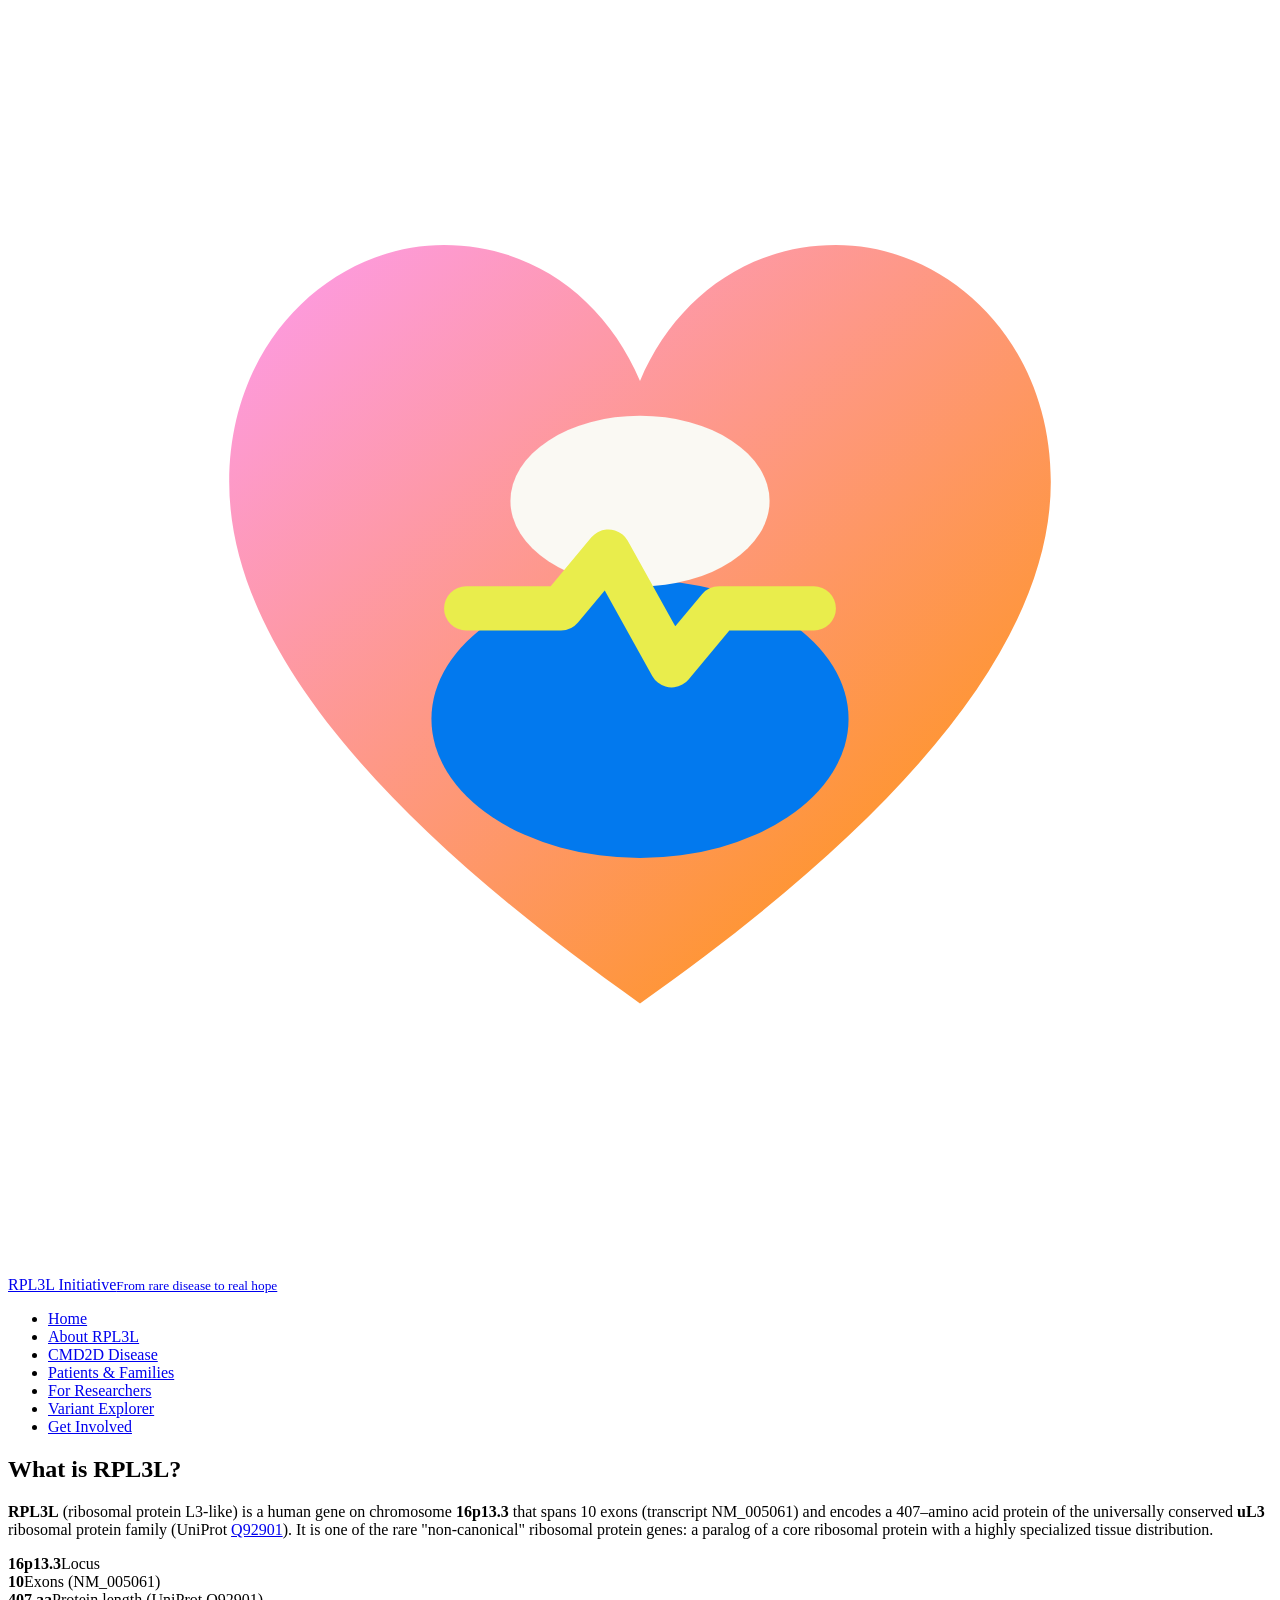
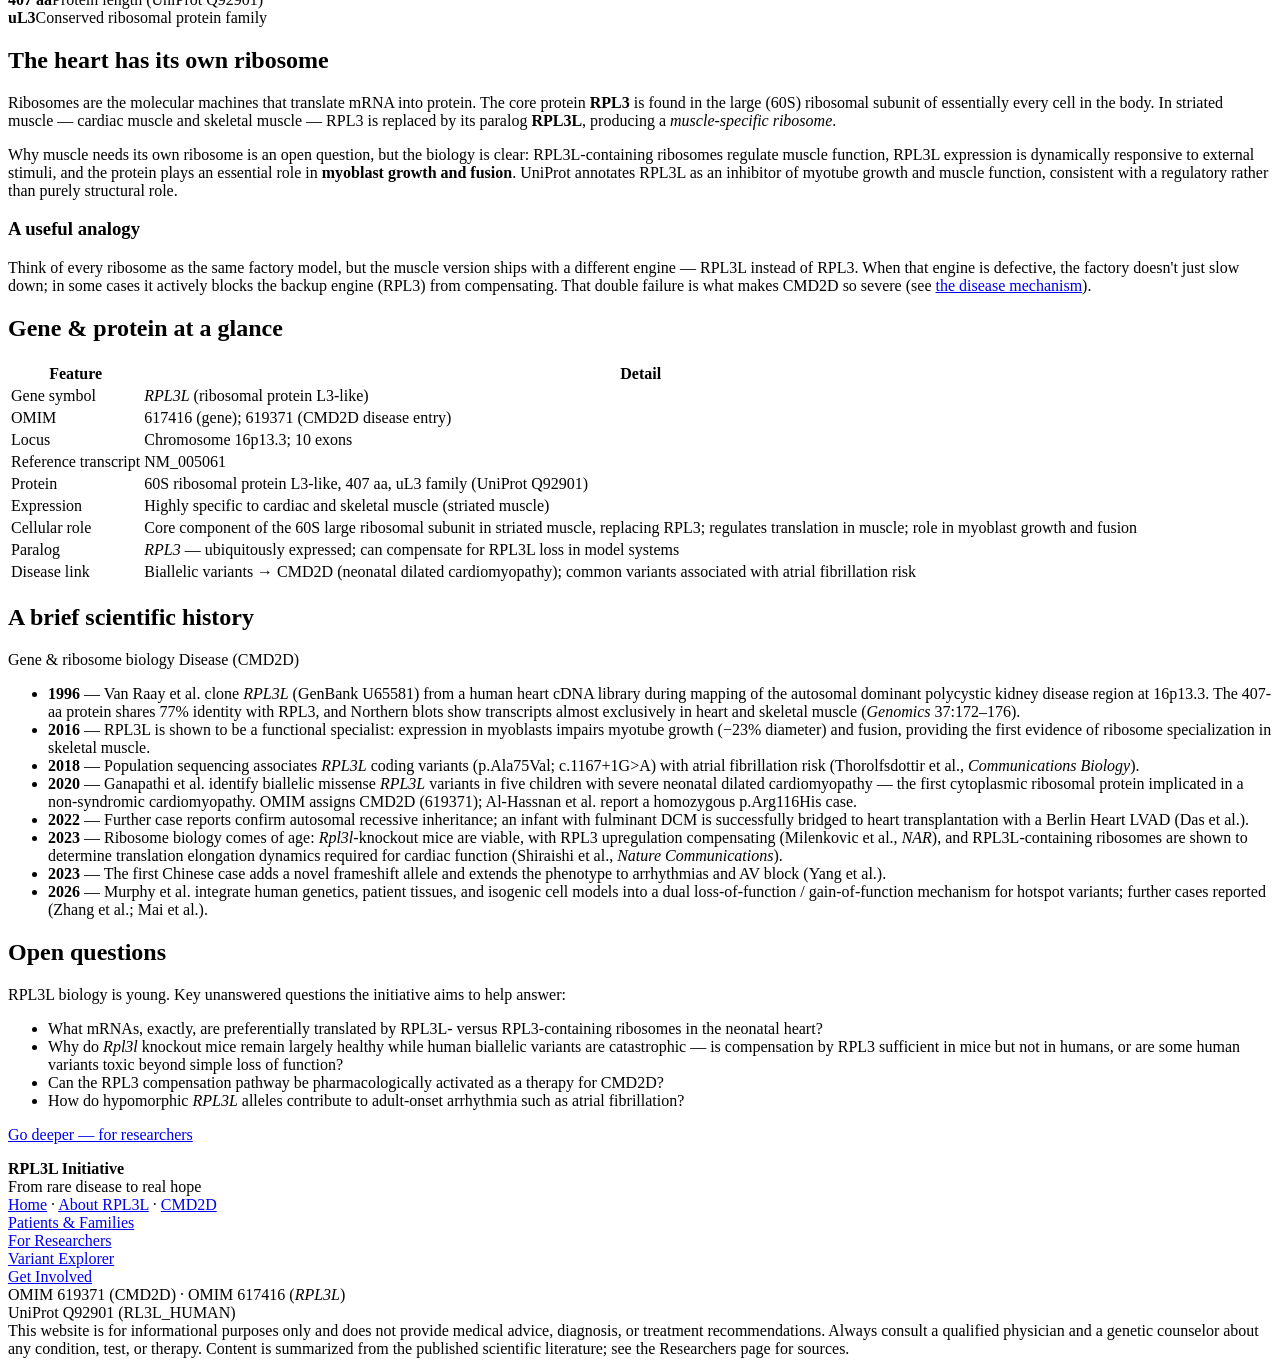
==== about.html @ 63236ec6 "Add files via upload" ====
<!DOCTYPE html>
<html lang="en">
<head>
<meta charset="utf-8">
<meta name="viewport" content="width=device-width, initial-scale=1">
<title>About RPL3L — RPL3L Initiative</title>
<meta name="description" content="RPL3L: the muscle-specific ribosomal protein. Gene, protein, function, and why the heart has its own ribosome.">
<link rel="stylesheet" href="assets/styles.css">
<link rel="icon" type="image/svg+xml" href="assets/logo.svg">
</head>
<body>

<header class="site">
  <div class="navwrap">
    <a class="brand" href="index.html">
      <svg class="mark" viewBox="0 0 40 40" aria-hidden="true" focusable="false">
        <defs>
          <linearGradient id="heartGrad" x1="0" y1="0" x2="1" y2="1">
            <stop offset="0" stop-color="#FD9BED"/>
            <stop offset="1" stop-color="#FF9400"/>
          </linearGradient>
        </defs>
        <path d="M20 31.5 C 11.5 25.5, 7 20, 7 15 C 7 10.5, 10.3 7.5, 13.8 7.5 C 16.6 7.5, 18.9 9.2, 20 11.8 C 21.1 9.2, 23.4 7.5, 26.2 7.5 C 29.7 7.5, 33 10.5, 33 15 C 33 20, 28.5 25.5, 20 31.5 Z" fill="url(#heartGrad)"/>
        <ellipse cx="20" cy="22.5" rx="6.6" ry="4.4" fill="#0279EE"/>
        <ellipse cx="20" cy="15.6" rx="4.1" ry="2.7" fill="#FAF9F3"/>
        <path d="M14.5 19 L17.5 19 L19 17.2 L21 20.8 L22.5 19 L25.5 19" fill="none" stroke="#E9ED4C" stroke-width="1.4" stroke-linecap="round" stroke-linejoin="round"/>
      </svg>
      <span class="name">RPL3L Initiative<small>From rare disease to real hope</small></span>
    </a>
    <nav class="main" aria-label="Main navigation">
      <ul>
        <li><a href="index.html">Home</a></li>
        <li><a href="about.html" class="active">About RPL3L</a></li>
        <li><a href="cmd2d.html">CMD2D Disease</a></li>
        <li><a href="patients.html">Patients &amp; Families</a></li>
        <li><a href="research.html">For Researchers</a></li>
        <li><a href="explorer.html">Variant Explorer</a></li>
        <li><a href="support.html">Get Involved</a></li>
      </ul>
    </nav>
  </div>
</header>

<main>
  <section>
    <h2>What is RPL3L?</h2>
    <p>
      <strong>RPL3L</strong> (ribosomal protein L3-like) is a human gene on chromosome <strong>16p13.3</strong>
      that spans 10 exons (transcript NM_005061) and encodes a 407–amino acid protein of the universally
      conserved <strong>uL3</strong> ribosomal protein family (UniProt <a href="https://rest.uniprot.org/uniprotkb/Q92901" target="_blank" rel="noopener">Q92901</a>).
      It is one of the rare "non-canonical" ribosomal protein genes: a paralog of a core ribosomal protein
      with a highly specialized tissue distribution.
    </p>
    <div class="facts">
      <div class="fact"><b>16p13.3</b><span>Locus</span></div>
      <div class="fact"><b>10</b><span>Exons (NM_005061)</span></div>
      <div class="fact"><b>407 aa</b><span>Protein length (UniProt Q92901)</span></div>
      <div class="fact"><b>uL3</b><span>Conserved ribosomal protein family</span></div>
    </div>
  </section>

  <section>
    <h2>The heart has its own ribosome</h2>
    <p>
      Ribosomes are the molecular machines that translate mRNA into protein. The core protein
      <strong>RPL3</strong> is found in the large (60S) ribosomal subunit of essentially every cell in the body.
      In striated muscle — cardiac muscle and skeletal muscle — RPL3 is replaced by its paralog
      <strong>RPL3L</strong>, producing a <em>muscle-specific ribosome</em>.
    </p>
    <p>
      Why muscle needs its own ribosome is an open question, but the biology is clear: RPL3L-containing
      ribosomes regulate muscle function, RPL3L expression is dynamically responsive to external stimuli,
      and the protein plays an essential role in <strong>myoblast growth and fusion</strong>. UniProt annotates
      RPL3L as an inhibitor of myotube growth and muscle function, consistent with a regulatory rather than
      purely structural role.
    </p>
    <div class="callout blue">
      <h3>A useful analogy</h3>
      <p>
        Think of every ribosome as the same factory model, but the muscle version ships with a different
        engine — RPL3L instead of RPL3. When that engine is defective, the factory doesn't just slow down;
        in some cases it actively blocks the backup engine (RPL3) from compensating. That double failure is
        what makes CMD2D so severe (see <a href="cmd2d.html#mechanism">the disease mechanism</a>).
      </p>
    </div>
  </section>

  <section>
    <h2>Gene &amp; protein at a glance</h2>
    <div class="table-scroll">
      <table class="data">
        <tr><th>Feature</th><th>Detail</th></tr>
        <tr><td>Gene symbol</td><td><em>RPL3L</em> (ribosomal protein L3-like)</td></tr>
        <tr><td>OMIM</td><td>617416 (gene); 619371 (CMD2D disease entry)</td></tr>
        <tr><td>Locus</td><td>Chromosome 16p13.3; 10 exons</td></tr>
        <tr><td>Reference transcript</td><td>NM_005061</td></tr>
        <tr><td>Protein</td><td>60S ribosomal protein L3-like, 407 aa, uL3 family (UniProt Q92901)</td></tr>
        <tr><td>Expression</td><td>Highly specific to cardiac and skeletal muscle (striated muscle)</td></tr>
        <tr><td>Cellular role</td><td>Core component of the 60S large ribosomal subunit in striated muscle, replacing RPL3; regulates translation in muscle; role in myoblast growth and fusion</td></tr>
        <tr><td>Paralog</td><td><em>RPL3</em> — ubiquitously expressed; can compensate for RPL3L loss in model systems</td></tr>
        <tr><td>Disease link</td><td>Biallelic variants → CMD2D (neonatal dilated cardiomyopathy); common variants associated with atrial fibrillation risk</td></tr>
      </table>
    </div>
  </section>

  <section>
    <h2>A brief scientific history</h2>
    <p class="timeline-legend">
      <span class="dot gene"></span>Gene &amp; ribosome biology
      <span class="dot dis"></span>Disease (CMD2D)
    </p>
    <ul class="timeline">
      <li><b class="year">1996</b> — Van Raay et&nbsp;al. clone <em>RPL3L</em> (GenBank U65581) from a human heart cDNA library during mapping of the autosomal dominant polycystic kidney disease region at 16p13.3. The 407-aa protein shares 77% identity with RPL3, and Northern blots show transcripts almost exclusively in heart and skeletal muscle (<em>Genomics</em> 37:172–176).</li>
      <li><b class="year">2016</b> — RPL3L is shown to be a functional specialist: expression in myoblasts impairs myotube growth (−23% diameter) and fusion, providing the first evidence of ribosome specialization in skeletal muscle.</li>
      <li class="disease"><b class="year">2018</b> — Population sequencing associates <em>RPL3L</em> coding variants (p.Ala75Val; c.1167+1G&gt;A) with atrial fibrillation risk (Thorolfsdottir et&nbsp;al., <em>Communications Biology</em>).</li>
      <li class="disease"><b class="year">2020</b> — Ganapathi et&nbsp;al. identify biallelic missense <em>RPL3L</em> variants in five children with severe neonatal dilated cardiomyopathy — the first cytoplasmic ribosomal protein implicated in a non-syndromic cardiomyopathy. OMIM assigns CMD2D (619371); Al-Hassnan et&nbsp;al. report a homozygous p.Arg116His case.</li>
      <li class="disease"><b class="year">2022</b> — Further case reports confirm autosomal recessive inheritance; an infant with fulminant DCM is successfully bridged to heart transplantation with a Berlin Heart LVAD (Das et&nbsp;al.).</li>
      <li><b class="year">2023</b> — Ribosome biology comes of age: <em>Rpl3l</em>-knockout mice are viable, with RPL3 upregulation compensating (Milenkovic et&nbsp;al., <em>NAR</em>), and RPL3L-containing ribosomes are shown to determine translation elongation dynamics required for cardiac function (Shiraishi et&nbsp;al., <em>Nature Communications</em>).</li>
      <li class="disease"><b class="year">2023</b> — The first Chinese case adds a novel frameshift allele and extends the phenotype to arrhythmias and AV block (Yang et&nbsp;al.).</li>
      <li class="disease"><b class="year">2026</b> — Murphy et&nbsp;al. integrate human genetics, patient tissues, and isogenic cell models into a dual loss-of-function / gain-of-function mechanism for hotspot variants; further cases reported (Zhang et&nbsp;al.; Mai et&nbsp;al.).</li>
    </ul>
  </section>

  <section>
    <h2>Open questions</h2>
    <p>
      RPL3L biology is young. Key unanswered questions the initiative aims to help answer:
    </p>
    <ul>
      <li>What mRNAs, exactly, are preferentially translated by RPL3L- versus RPL3-containing ribosomes in the neonatal heart?</li>
      <li>Why do <em>Rpl3l</em> knockout mice remain largely healthy while human biallelic variants are catastrophic — is compensation by RPL3 sufficient in mice but not in humans, or are some human variants toxic beyond simple loss of function?</li>
      <li>Can the RPL3 compensation pathway be pharmacologically activated as a therapy for CMD2D?</li>
      <li>How do hypomorphic <em>RPL3L</em> alleles contribute to adult-onset arrhythmia such as atrial fibrillation?</li>
    </ul>
    <p><a class="btn primary" href="research.html">Go deeper — for researchers</a></p>
  </section>
</main>

<footer class="site">
  <div class="inner">
    <div>
      <strong>RPL3L Initiative</strong><br>
      From rare disease to real hope<br>
      <a href="index.html">Home</a> · <a href="about.html">About RPL3L</a> · <a href="cmd2d.html">CMD2D</a>
    </div>
    <div>
      <a href="patients.html">Patients &amp; Families</a><br>
      <a href="research.html">For Researchers</a><br>
      <a href="explorer.html">Variant Explorer</a><br>
      <a href="support.html">Get Involved</a>
    </div>
    <div>
      OMIM 619371 (CMD2D) · OMIM 617416 (<em>RPL3L</em>)<br>
      UniProt Q92901 (RL3L_HUMAN)
    </div>
  </div>
  <div class="disclaimer">
    This website is for informational purposes only and does not provide medical advice, diagnosis, or treatment
    recommendations. Always consult a qualified physician and a genetic counselor about any condition, test, or
    therapy. Content is summarized from the published scientific literature; see the Researchers page for sources.
  </div>
</footer>

</body>
</html>
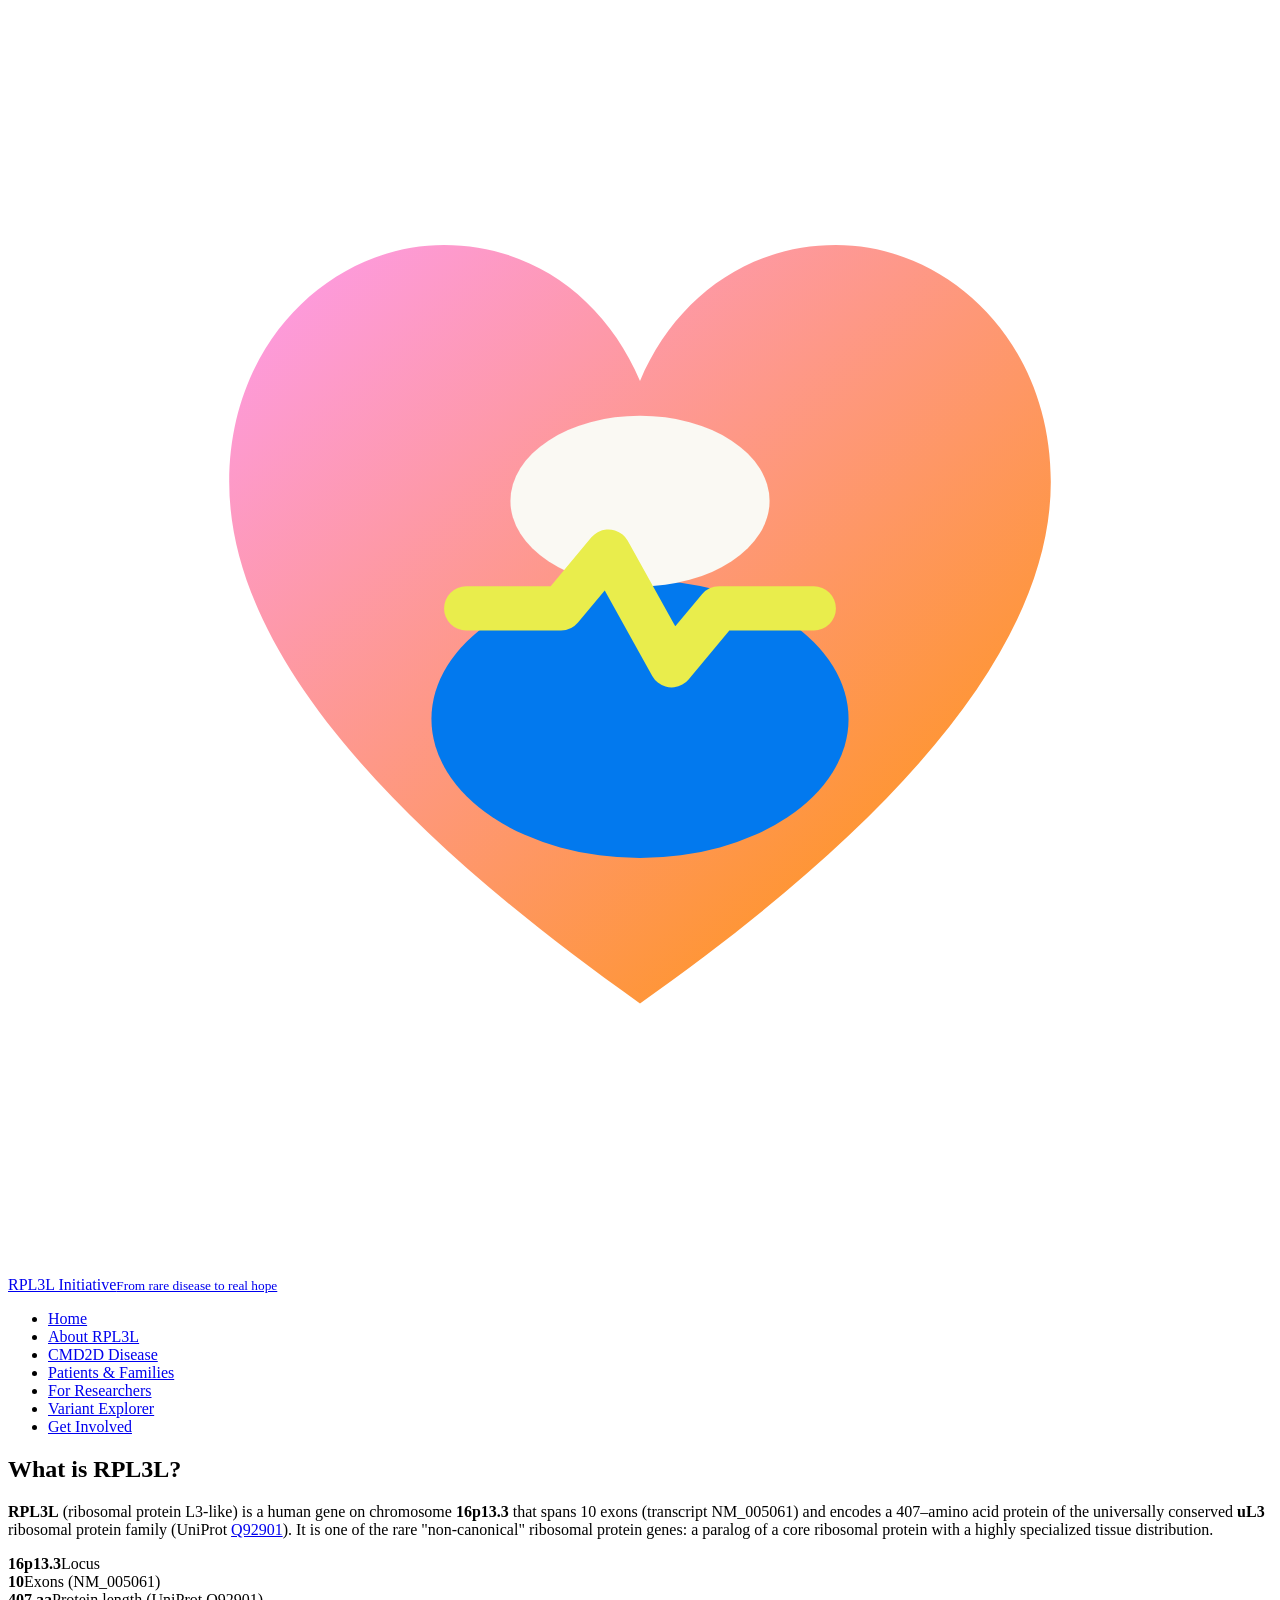
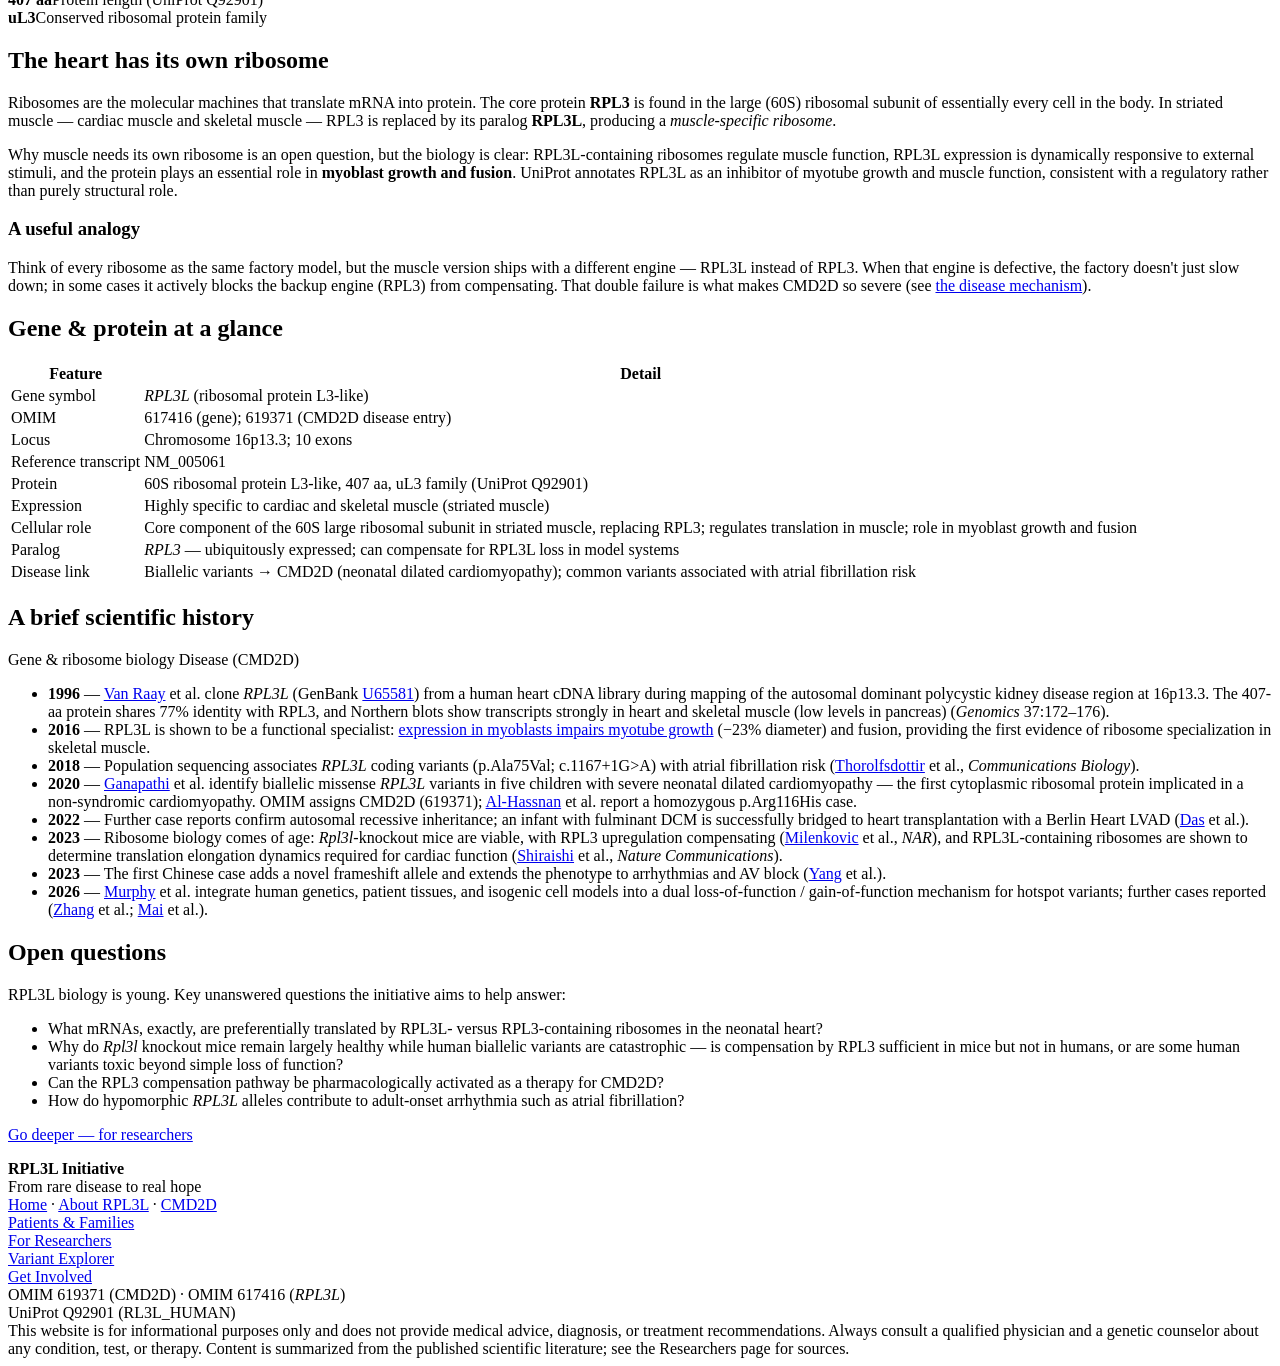
==== commit 5873d3f4: "Add files via upload" ====
--- a/about.html
+++ b/about.html
@@ -47,7 +47,7 @@
     <p>
       <strong>RPL3L</strong> (ribosomal protein L3-like) is a human gene on chromosome <strong>16p13.3</strong>
       that spans 10 exons (transcript NM_005061) and encodes a 407–amino acid protein of the universally
-      conserved <strong>uL3</strong> ribosomal protein family (UniProt <a href="https://rest.uniprot.org/uniprotkb/Q92901" target="_blank" rel="noopener">Q92901</a>).
+      conserved <strong>uL3</strong> ribosomal protein family (UniProt <a href="https://www.uniprot.org/uniprotkb/Q92901" target="_blank" rel="noopener">Q92901</a>).
       It is one of the rare "non-canonical" ribosomal protein genes: a paralog of a core ribosomal protein
       with a highly specialized tissue distribution.
     </p>
@@ -110,14 +110,14 @@
       <span class="dot dis"></span>Disease (CMD2D)
     </p>
     <ul class="timeline">
-      <li><b class="year">1996</b> — Van Raay et&nbsp;al. clone <em>RPL3L</em> (GenBank U65581) from a human heart cDNA library during mapping of the autosomal dominant polycystic kidney disease region at 16p13.3. The 407-aa protein shares 77% identity with RPL3, and Northern blots show transcripts almost exclusively in heart and skeletal muscle (<em>Genomics</em> 37:172–176).</li>
-      <li><b class="year">2016</b> — RPL3L is shown to be a functional specialist: expression in myoblasts impairs myotube growth (−23% diameter) and fusion, providing the first evidence of ribosome specialization in skeletal muscle.</li>
-      <li class="disease"><b class="year">2018</b> — Population sequencing associates <em>RPL3L</em> coding variants (p.Ala75Val; c.1167+1G&gt;A) with atrial fibrillation risk (Thorolfsdottir et&nbsp;al., <em>Communications Biology</em>).</li>
-      <li class="disease"><b class="year">2020</b> — Ganapathi et&nbsp;al. identify biallelic missense <em>RPL3L</em> variants in five children with severe neonatal dilated cardiomyopathy — the first cytoplasmic ribosomal protein implicated in a non-syndromic cardiomyopathy. OMIM assigns CMD2D (619371); Al-Hassnan et&nbsp;al. report a homozygous p.Arg116His case.</li>
-      <li class="disease"><b class="year">2022</b> — Further case reports confirm autosomal recessive inheritance; an infant with fulminant DCM is successfully bridged to heart transplantation with a Berlin Heart LVAD (Das et&nbsp;al.).</li>
-      <li><b class="year">2023</b> — Ribosome biology comes of age: <em>Rpl3l</em>-knockout mice are viable, with RPL3 upregulation compensating (Milenkovic et&nbsp;al., <em>NAR</em>), and RPL3L-containing ribosomes are shown to determine translation elongation dynamics required for cardiac function (Shiraishi et&nbsp;al., <em>Nature Communications</em>).</li>
-      <li class="disease"><b class="year">2023</b> — The first Chinese case adds a novel frameshift allele and extends the phenotype to arrhythmias and AV block (Yang et&nbsp;al.).</li>
-      <li class="disease"><b class="year">2026</b> — Murphy et&nbsp;al. integrate human genetics, patient tissues, and isogenic cell models into a dual loss-of-function / gain-of-function mechanism for hotspot variants; further cases reported (Zhang et&nbsp;al.; Mai et&nbsp;al.).</li>
+      <li><b class="year">1996</b> — <a href="https://doi.org/10.1006/geno.1996.0538" target="_blank" rel="noopener">Van Raay</a> et&nbsp;al. clone <em>RPL3L</em> (GenBank <a href="https://www.ncbi.nlm.nih.gov/nuccore/U65581" target="_blank" rel="noopener">U65581</a>) from a human heart cDNA library during mapping of the autosomal dominant polycystic kidney disease region at 16p13.3. The 407-aa protein shares 77% identity with RPL3, and Northern blots show transcripts strongly in heart and skeletal muscle (low levels in pancreas) (<em>Genomics</em> 37:172–176).</li>
+      <li><b class="year">2016</b> — RPL3L is shown to be a functional specialist: <a href="https://doi.org/10.1002/jcp.25294" target="_blank" rel="noopener">expression in myoblasts impairs myotube growth</a> (−23% diameter) and fusion, providing the first evidence of ribosome specialization in skeletal muscle.</li>
+      <li class="disease"><b class="year">2018</b> — Population sequencing associates <em>RPL3L</em> coding variants (p.Ala75Val; c.1167+1G&gt;A) with atrial fibrillation risk (<a href="https://doi.org/10.1038/s42003-018-0068-9" target="_blank" rel="noopener">Thorolfsdottir</a> et&nbsp;al., <em>Communications Biology</em>).</li>
+      <li class="disease"><b class="year">2020</b> — <a href="https://doi.org/10.1007/s00439-020-02188-6" target="_blank" rel="noopener">Ganapathi</a> et&nbsp;al. identify biallelic missense <em>RPL3L</em> variants in five children with severe neonatal dilated cardiomyopathy — the first cytoplasmic ribosomal protein implicated in a non-syndromic cardiomyopathy. OMIM assigns CMD2D (619371); <a href="https://doi.org/10.1161/CIRCGEN.120.002969" target="_blank" rel="noopener">Al-Hassnan</a> et&nbsp;al. report a homozygous p.Arg116His case.</li>
+      <li class="disease"><b class="year">2022</b> — Further case reports confirm autosomal recessive inheritance; an infant with fulminant DCM is successfully bridged to heart transplantation with a Berlin Heart LVAD (<a href="https://doi.org/10.3390/children9101495" target="_blank" rel="noopener">Das</a> et&nbsp;al.).</li>
+      <li><b class="year">2023</b> — Ribosome biology comes of age: <em>Rpl3l</em>-knockout mice are viable, with RPL3 upregulation compensating (<a href="https://doi.org/10.1093/nar/gkad121" target="_blank" rel="noopener">Milenkovic</a> et&nbsp;al., <em>NAR</em>), and RPL3L-containing ribosomes are shown to determine translation elongation dynamics required for cardiac function (<a href="https://doi.org/10.1038/s41467-023-37838-6" target="_blank" rel="noopener">Shiraishi</a> et&nbsp;al., <em>Nature Communications</em>).</li>
+      <li class="disease"><b class="year">2023</b> — The first Chinese case adds a novel frameshift allele and extends the phenotype to arrhythmias and AV block (<a href="https://doi.org/10.1186/s12920-023-01567-y" target="_blank" rel="noopener">Yang</a> et&nbsp;al.).</li>
+      <li class="disease"><b class="year">2026</b> — <a href="https://doi.org/10.1038/s44161-025-00761-8" target="_blank" rel="noopener">Murphy</a> et&nbsp;al. integrate human genetics, patient tissues, and isogenic cell models into a dual loss-of-function / gain-of-function mechanism for hotspot variants; further cases reported (<a href="https://doi.org/10.1002/ajmg.a.64225" target="_blank" rel="noopener">Zhang</a> et&nbsp;al.; <a href="https://doi.org/10.1177/03000605261447152" target="_blank" rel="noopener">Mai</a> et&nbsp;al.).</li>
     </ul>
   </section>
 
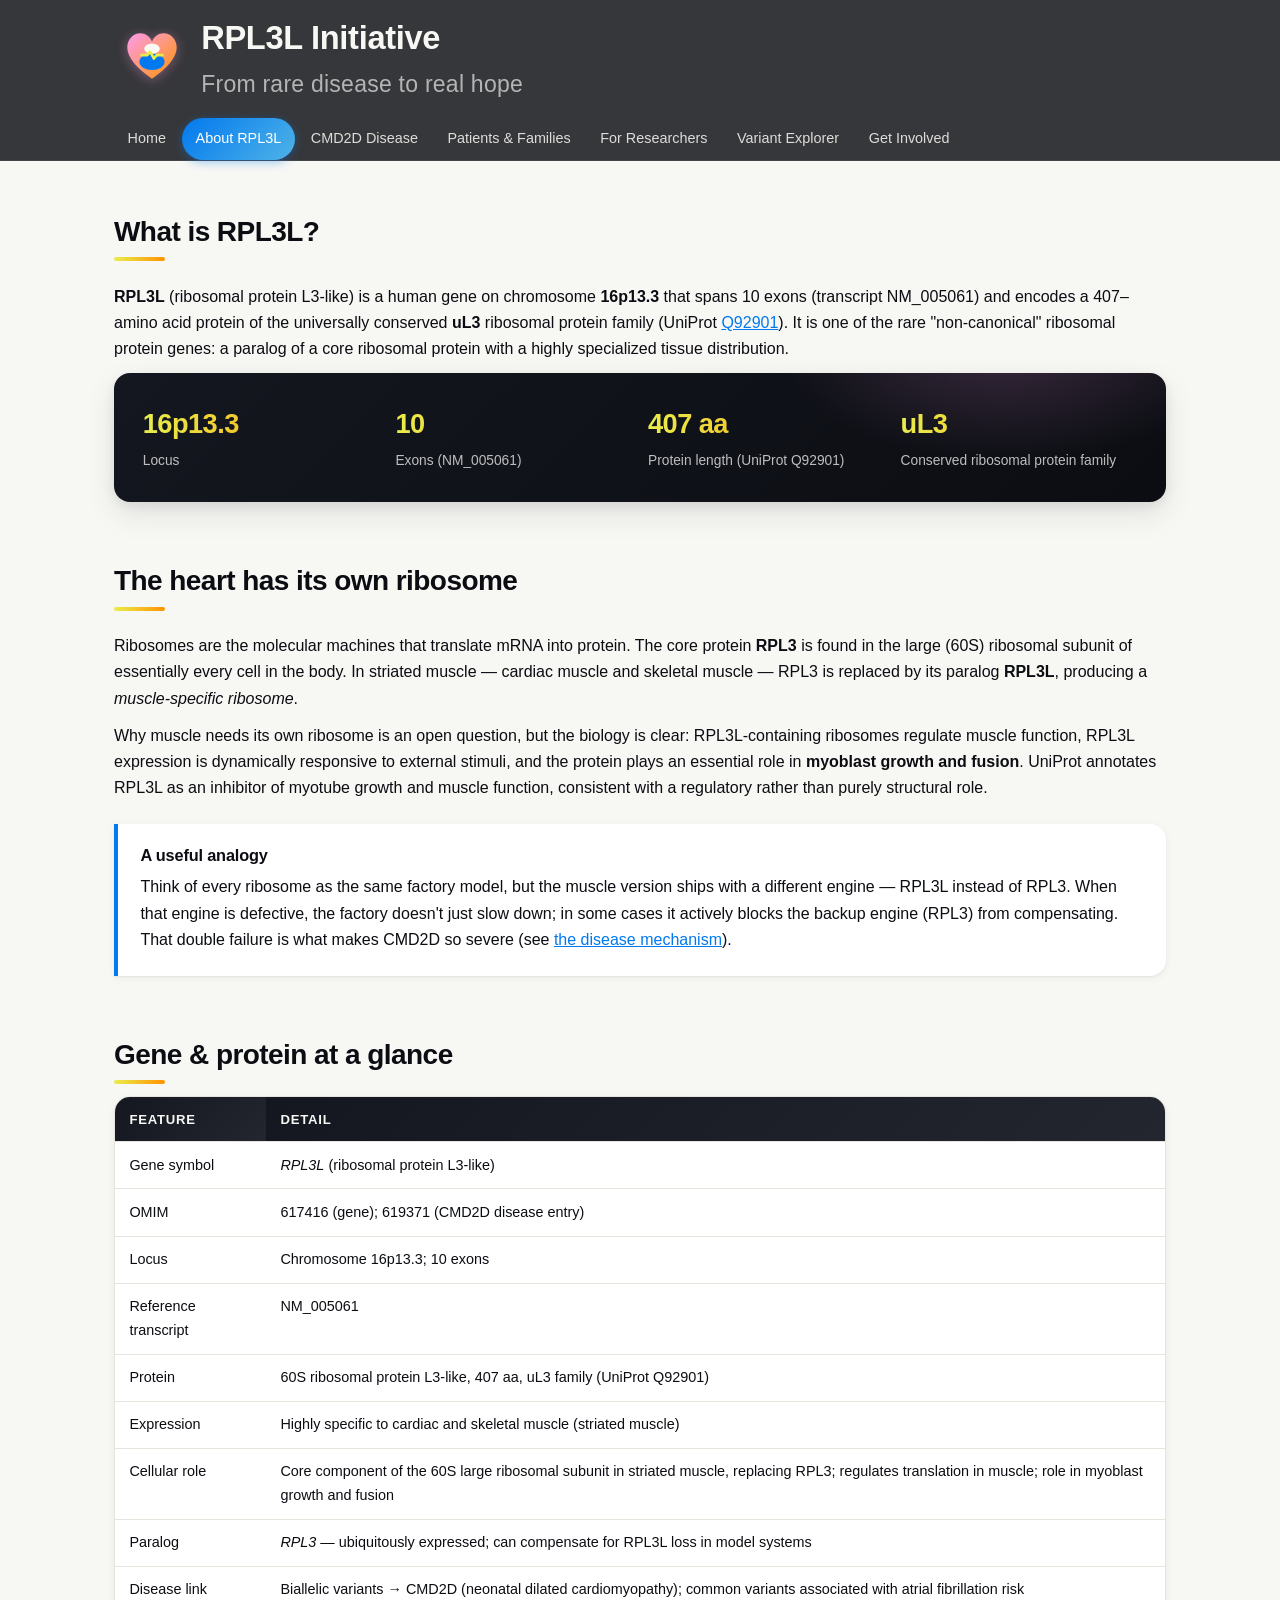
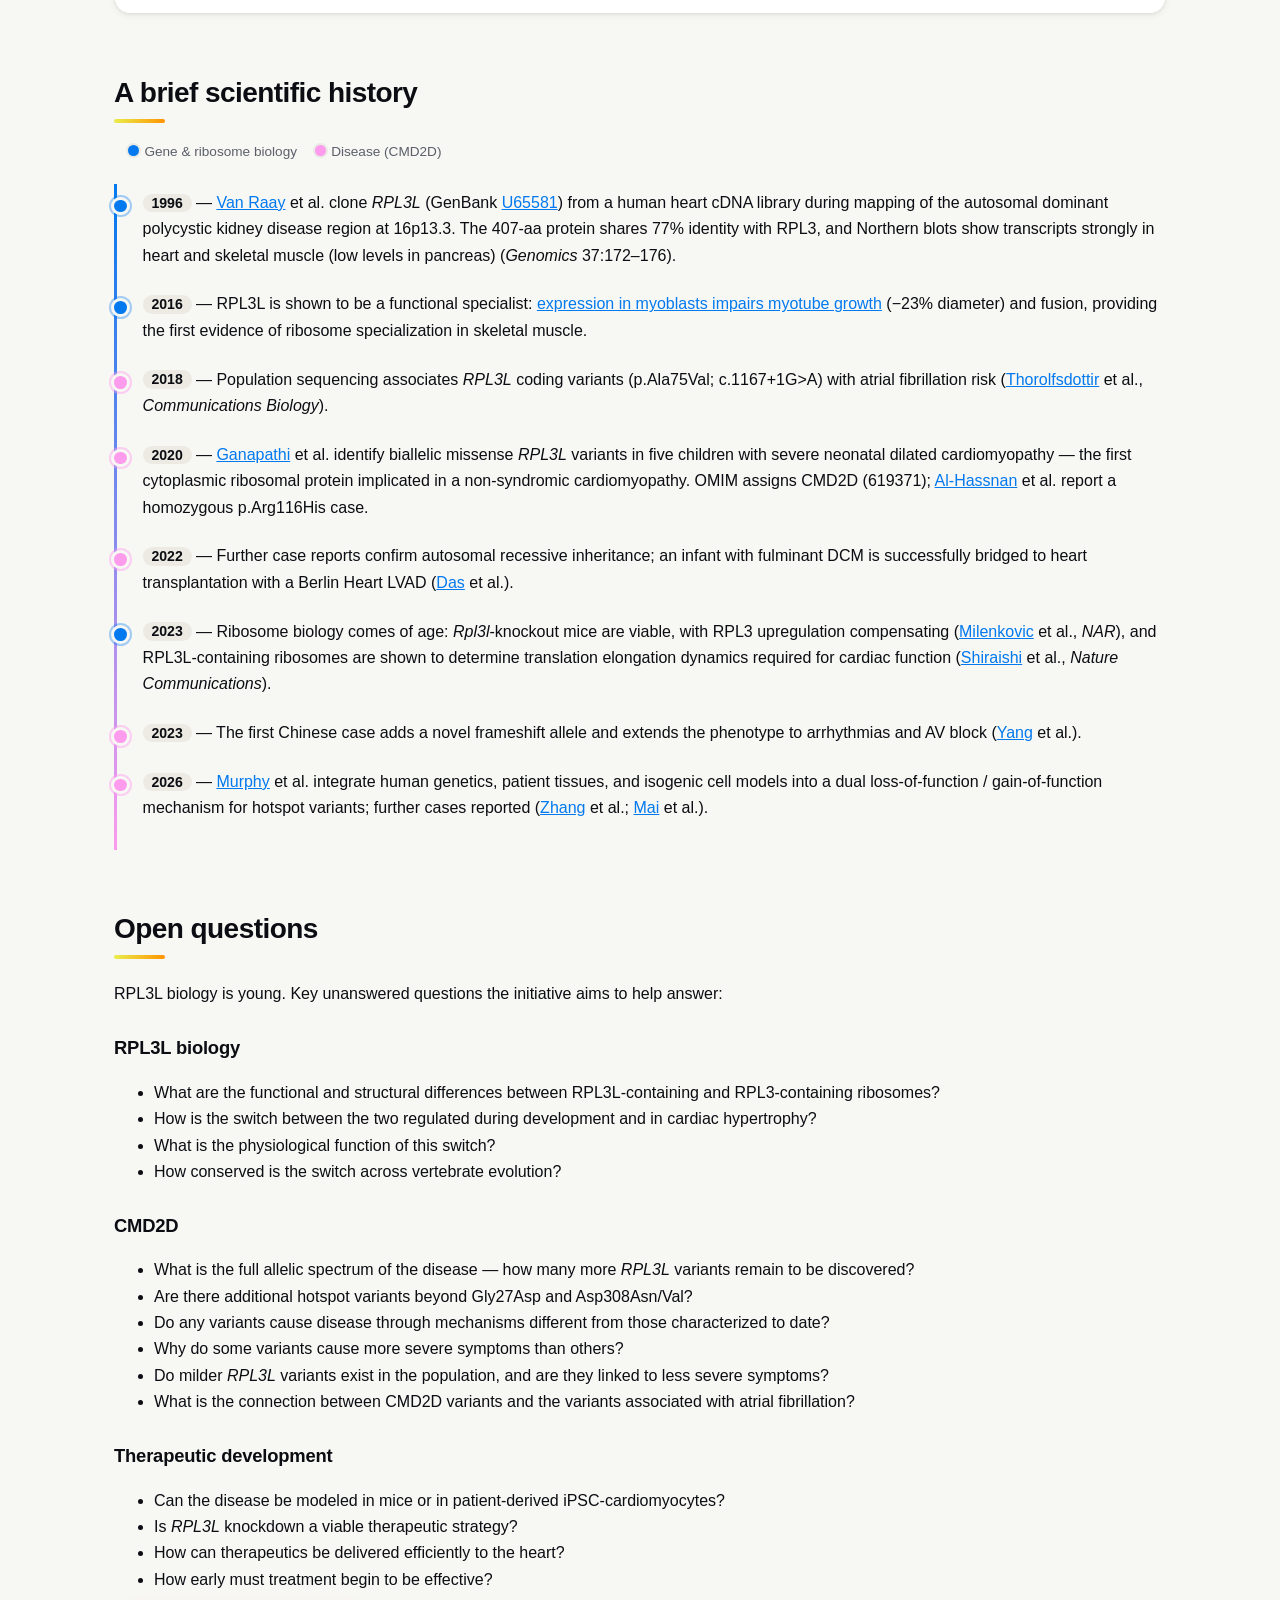
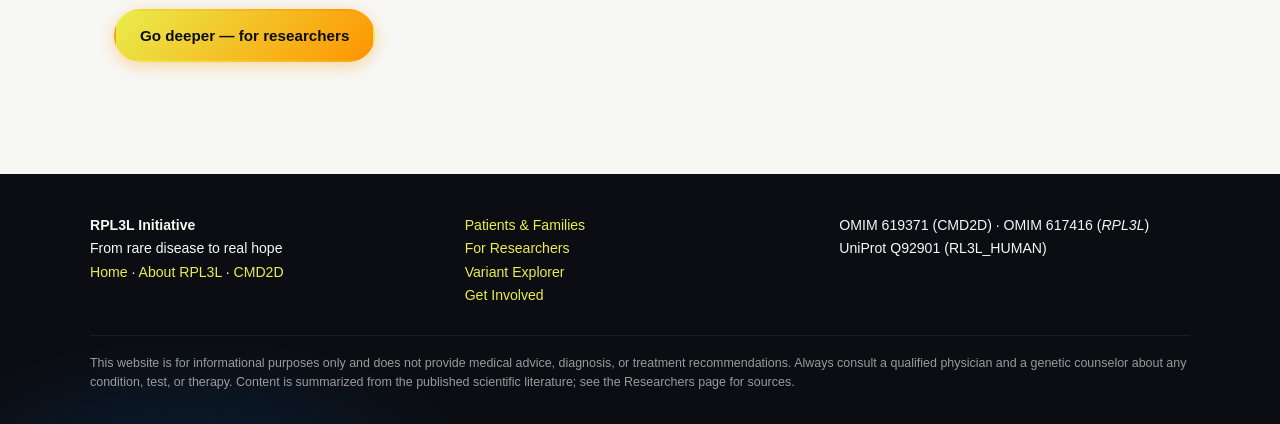
==== commit 394750d2: "Add files via upload" ====
--- a/about.html
+++ b/about.html
@@ -126,11 +126,28 @@
     <p>
       RPL3L biology is young. Key unanswered questions the initiative aims to help answer:
     </p>
+    <h3>RPL3L biology</h3>
     <ul>
-      <li>What mRNAs, exactly, are preferentially translated by RPL3L- versus RPL3-containing ribosomes in the neonatal heart?</li>
-      <li>Why do <em>Rpl3l</em> knockout mice remain largely healthy while human biallelic variants are catastrophic — is compensation by RPL3 sufficient in mice but not in humans, or are some human variants toxic beyond simple loss of function?</li>
-      <li>Can the RPL3 compensation pathway be pharmacologically activated as a therapy for CMD2D?</li>
-      <li>How do hypomorphic <em>RPL3L</em> alleles contribute to adult-onset arrhythmia such as atrial fibrillation?</li>
+      <li>What are the functional and structural differences between RPL3L-containing and RPL3-containing ribosomes?</li>
+      <li>How is the switch between the two regulated during development and in cardiac hypertrophy?</li>
+      <li>What is the physiological function of this switch?</li>
+      <li>How conserved is the switch across vertebrate evolution?</li>
+    </ul>
+    <h3>CMD2D</h3>
+    <ul>
+      <li>What is the full allelic spectrum of the disease — how many more <em>RPL3L</em> variants remain to be discovered?</li>
+      <li>Are there additional hotspot variants beyond Gly27Asp and Asp308Asn/Val?</li>
+      <li>Do any variants cause disease through mechanisms different from those characterized to date?</li>
+      <li>Why do some variants cause more severe symptoms than others?</li>
+      <li>Do milder <em>RPL3L</em> variants exist in the population, and are they linked to less severe symptoms?</li>
+      <li>What is the connection between CMD2D variants and the variants associated with atrial fibrillation?</li>
+    </ul>
+    <h3>Therapeutic development</h3>
+    <ul>
+      <li>Can the disease be modeled in mice or in patient-derived iPSC-cardiomyocytes?</li>
+      <li>Is <em>RPL3L</em> knockdown a viable therapeutic strategy?</li>
+      <li>How can therapeutics be delivered efficiently to the heart?</li>
+      <li>How early must treatment begin to be effective?</li>
     </ul>
     <p><a class="btn primary" href="research.html">Go deeper — for researchers</a></p>
   </section>
--- a/assets/styles.css
+++ b/assets/styles.css
@@ -0,0 +1,419 @@
+/* RPL3L Initiative — modern theme */
+:root {
+  --ink: #0b0d12;
+  --paper: #f7f7f4;
+  --paper-alt: #eceae3;
+  --card: #ffffff;
+  --yellow: #e9ed4c;
+  --orange: #ff9400;
+  --green: #75a025;
+  --pink: #fd9bed;
+  --blue: #0279ee;
+  --muted: #5c5f6a;
+  --line: #e6e4dc;
+  --radius: 16px;
+  --shadow-sm: 0 1px 2px rgba(11, 13, 18, 0.05), 0 2px 8px rgba(11, 13, 18, 0.05);
+  --shadow-md: 0 4px 12px rgba(11, 13, 18, 0.07), 0 12px 32px rgba(11, 13, 18, 0.09);
+  --maxw: 1100px;
+}
+
+* { box-sizing: border-box; }
+html { scroll-behavior: smooth; }
+::selection { background: var(--yellow); color: var(--ink); }
+:focus-visible { outline: 3px solid var(--blue); outline-offset: 2px; border-radius: 4px; }
+
+body {
+  margin: 0;
+  font-family: "Inter", "Liberation Sans", Arimo, -apple-system, "Segoe UI", Roboto, "Helvetica Neue", Arial, sans-serif;
+  background: var(--paper);
+  color: var(--ink);
+  line-height: 1.65;
+  -webkit-font-smoothing: antialiased;
+  text-rendering: optimizeLegibility;
+}
+
+/* ---------- Header / nav ---------- */
+header.site {
+  background: rgba(11, 13, 18, 0.82);
+  color: var(--paper);
+  position: sticky;
+  top: 0;
+  z-index: 50;
+  backdrop-filter: blur(14px) saturate(1.4);
+  -webkit-backdrop-filter: blur(14px) saturate(1.4);
+  border-bottom: 1px solid rgba(255, 255, 255, 0.08);
+}
+.navwrap {
+  max-width: var(--maxw);
+  margin: 0 auto;
+  padding: 0 1.5rem;
+  display: flex;
+  align-items: center;
+  justify-content: space-between;
+  flex-wrap: wrap;
+  gap: 0.25rem 1rem;
+}
+.brand {
+  display: flex;
+  align-items: center;
+  gap: 0.7rem;
+  padding: 0.7rem 0;
+  text-decoration: none;
+  color: var(--paper);
+}
+.brand .mark {
+  width: 76px; height: 76px;
+  flex: none;
+  filter: drop-shadow(0 2px 6px rgba(253, 155, 237, 0.35));
+  transition: transform 0.25s ease;
+}
+.brand:hover .mark { transform: scale(1.06) rotate(-3deg); }
+.brand .name { font-weight: 700; letter-spacing: -0.01em; font-size: 2.04rem; }
+.brand .name small { display: block; font-weight: 400; font-size: 1.44rem; opacity: 0.65; letter-spacing: 0.01em; }
+nav.main ul {
+  list-style: none;
+  display: flex;
+  gap: 0.15rem;
+  margin: 0; padding: 0;
+  flex-wrap: wrap;
+}
+nav.main a {
+  display: block;
+  padding: 0.55rem 0.85rem;
+  color: rgba(250, 249, 243, 0.85);
+  text-decoration: none;
+  font-size: 0.9rem;
+  font-weight: 500;
+  border-radius: 999px;
+  transition: color 0.15s ease, background 0.15s ease;
+}
+nav.main a:hover { color: #fff; background: rgba(255, 255, 255, 0.1); }
+nav.main a.active {
+  background: linear-gradient(135deg, var(--blue), #4fb3e8);
+  color: #fff;
+  box-shadow: 0 2px 10px rgba(2, 121, 238, 0.4);
+}
+
+/* ---------- Hero ---------- */
+.hero {
+  position: relative;
+  background: var(--ink);
+  color: var(--paper);
+  padding: 5.5rem 1.5rem 6rem;
+  overflow: hidden;
+}
+.hero::before {
+  content: "";
+  position: absolute;
+  inset: 0;
+  background:
+    radial-gradient(42rem 24rem at 12% -10%, rgba(2, 121, 238, 0.28), transparent 60%),
+    radial-gradient(38rem 22rem at 88% 0%, rgba(253, 155, 237, 0.22), transparent 60%),
+    radial-gradient(30rem 20rem at 55% 115%, rgba(255, 148, 0, 0.14), transparent 65%);
+  pointer-events: none;
+}
+.hero .inner { position: relative; max-width: var(--maxw); margin: 0 auto; }
+.hero h1 {
+  font-size: clamp(2rem, 4.8vw, 3.2rem);
+  margin: 0 0 1rem;
+  line-height: 1.12;
+  letter-spacing: -0.025em;
+  font-weight: 800;
+}
+.hero h1 .line { display: block; }
+.hero h1 .accent {
+  background: linear-gradient(90deg, var(--yellow), var(--orange) 55%, var(--pink));
+  -webkit-background-clip: text;
+  background-clip: text;
+  color: transparent;
+}
+.hero p.lede { font-size: 1.15rem; max-width: 46rem; opacity: 0.88; margin: 0 0 2rem; }
+.btnrow { display: flex; gap: 0.8rem; flex-wrap: wrap; }
+.btn {
+  display: inline-block;
+  padding: 0.75rem 1.5rem;
+  border-radius: 999px;
+  text-decoration: none;
+  font-weight: 600;
+  font-size: 0.95rem;
+  border: 2px solid transparent;
+  transition: transform 0.15s ease, box-shadow 0.15s ease, background 0.15s ease;
+}
+.btn:hover { transform: translateY(-2px); }
+.btn.primary {
+  background: linear-gradient(135deg, var(--yellow), var(--orange));
+  color: var(--ink);
+  box-shadow: 0 4px 16px rgba(255, 148, 0, 0.35);
+}
+.btn.primary:hover { box-shadow: 0 6px 22px rgba(255, 148, 0, 0.45); }
+.btn.ghost { border-color: rgba(250, 249, 243, 0.4); color: var(--paper); }
+.btn.ghost:hover { background: rgba(255, 255, 255, 0.1); border-color: rgba(250, 249, 243, 0.7); }
+
+/* ---------- Layout ---------- */
+main { max-width: var(--maxw); margin: 0 auto; padding: 3rem 1.5rem 3.5rem; }
+section { margin-bottom: 3.5rem; scroll-margin-top: 5rem; }
+h2 {
+  font-size: 1.75rem;
+  letter-spacing: -0.02em;
+  margin: 0 0 0.75rem;
+  display: inline-block;
+  position: relative;
+  padding-bottom: 0.4rem;
+}
+h2::after {
+  content: "";
+  position: absolute;
+  left: 0; bottom: 0;
+  width: 3.2rem; height: 4px;
+  border-radius: 4px;
+  background: linear-gradient(90deg, var(--yellow), var(--orange));
+}
+h3 { font-size: 1.15rem; margin: 1.6rem 0 0.4rem; letter-spacing: -0.01em; }
+p { margin: 0.65rem 0; }
+a { color: var(--blue); }
+code {
+  background: var(--paper-alt);
+  padding: 0.12em 0.4em;
+  border-radius: 6px;
+  font-size: 0.88em;
+  font-family: "SF Mono", ui-monospace, "Cascadia Code", Consolas, monospace;
+}
+
+/* ---------- Cards ---------- */
+.cards {
+  display: grid;
+  grid-template-columns: repeat(auto-fit, minmax(230px, 1fr));
+  gap: 1.1rem;
+}
+.card {
+  background: var(--card);
+  border: 1px solid var(--line);
+  border-radius: var(--radius);
+  padding: 1.4rem 1.3rem;
+  text-decoration: none;
+  color: var(--ink);
+  display: block;
+  position: relative;
+  box-shadow: var(--shadow-sm);
+  transition: transform 0.18s ease, box-shadow 0.18s ease, border-color 0.18s ease;
+  overflow: hidden;
+}
+.card::before {
+  content: "";
+  position: absolute;
+  top: 0; left: 0; right: 0;
+  height: 4px;
+  background: var(--blue);
+}
+.card:hover { transform: translateY(-4px); box-shadow: var(--shadow-md); border-color: transparent; }
+.card h3 { margin: 0.3rem 0 0.45rem; font-size: 1.05rem; }
+.card p { font-size: 0.92rem; color: var(--muted); margin: 0; }
+.card a { font-weight: 600; }
+.card.c-yellow::before { background: linear-gradient(90deg, var(--yellow), var(--orange)); }
+.card.c-orange::before { background: linear-gradient(90deg, var(--orange), var(--pink)); }
+.card.c-green::before  { background: linear-gradient(90deg, var(--green), var(--yellow)); }
+.card.c-pink::before   { background: linear-gradient(90deg, var(--pink), var(--blue)); }
+.card.c-blue::before   { background: linear-gradient(90deg, var(--blue), var(--pink)); }
+
+/* ---------- Fact strip ---------- */
+.facts {
+  display: grid;
+  grid-template-columns: repeat(auto-fit, minmax(180px, 1fr));
+  gap: 1rem;
+  background: linear-gradient(135deg, #14171f, #0b0d12);
+  color: var(--paper);
+  border-radius: var(--radius);
+  padding: 1.8rem;
+  box-shadow: var(--shadow-md);
+  position: relative;
+  overflow: hidden;
+}
+.facts::before {
+  content: "";
+  position: absolute;
+  inset: 0;
+  background: radial-gradient(24rem 12rem at 85% -20%, rgba(253, 155, 237, 0.18), transparent 60%);
+  pointer-events: none;
+}
+.facts .fact { position: relative; }
+.facts .fact b {
+  display: block;
+  font-size: 1.7rem;
+  letter-spacing: -0.02em;
+  background: linear-gradient(90deg, var(--yellow), var(--orange));
+  -webkit-background-clip: text;
+  background-clip: text;
+  color: transparent;
+}
+.facts .fact span { font-size: 0.86rem; opacity: 0.75; }
+
+/* ---------- Tables ---------- */
+.table-scroll {
+  overflow-x: auto;
+  border-radius: var(--radius);
+  box-shadow: var(--shadow-sm);
+  border: 1px solid var(--line);
+  background: var(--card);
+}
+table.data {
+  width: 100%;
+  border-collapse: collapse;
+  font-size: 0.9rem;
+  background: transparent;
+  border: none;
+}
+table.data th, table.data td {
+  padding: 0.7rem 0.9rem;
+  border-bottom: 1px solid var(--line);
+  text-align: left;
+  vertical-align: top;
+}
+table.data th {
+  background: linear-gradient(135deg, #14171f, #23262f);
+  color: var(--paper);
+  font-weight: 600;
+  font-size: 0.82rem;
+  text-transform: uppercase;
+  letter-spacing: 0.06em;
+  position: sticky;
+  top: 0;
+}
+table.data td { background: var(--card); }
+table.data tr:last-child td { border-bottom: none; }
+table.data tbody tr { transition: background 0.12s ease; }
+table.data tbody tr:hover td { background: #fbfaf6; }
+
+/* ---------- Callouts ---------- */
+.callout {
+  border-left: 4px solid var(--orange);
+  background: var(--card);
+  padding: 1.1rem 1.4rem;
+  border-radius: 0 var(--radius) var(--radius) 0;
+  margin: 1.4rem 0;
+  box-shadow: var(--shadow-sm);
+}
+.callout.blue { border-left-color: var(--blue); }
+.callout.green { border-left-color: var(--green); }
+.callout h3 { margin: 0 0 0.35rem; font-size: 1.02rem; }
+.callout p { margin: 0.3rem 0; }
+
+/* ---------- Timeline ---------- */
+.timeline {
+  list-style: none;
+  margin: 1.25rem 0;
+  padding: 0.4rem 0 0.4rem 1.6rem;
+  border-left: 3px solid transparent;
+  border-image: linear-gradient(180deg, var(--blue), var(--pink)) 1;
+}
+.timeline li { margin: 0 0 1.4rem; position: relative; }
+.timeline li::before {
+  content: "";
+  position: absolute;
+  left: -1.98rem;
+  top: 0.42rem;
+  width: 0.8rem; height: 0.8rem;
+  border-radius: 50%;
+  background: var(--blue);
+  border: 3px solid var(--paper);
+  box-shadow: 0 0 0 2px rgba(2, 121, 238, 0.35);
+}
+.timeline li.disease::before {
+  background: var(--pink);
+  box-shadow: 0 0 0 2px rgba(253, 155, 237, 0.45);
+}
+.timeline b.year {
+  color: var(--ink);
+  font-weight: 700;
+  background: var(--paper-alt);
+  padding: 0.08rem 0.55rem;
+  border-radius: 999px;
+  font-size: 0.88em;
+}
+.timeline-legend { font-size: 0.85rem; color: var(--muted); margin: 0.4rem 0 1rem; }
+.timeline-legend .dot {
+  display: inline-block;
+  width: 0.68rem; height: 0.68rem;
+  border-radius: 50%;
+  margin: 0 0.32rem 0 0.9rem;
+  vertical-align: baseline;
+  box-shadow: 0 0 0 2px rgba(0, 0, 0, 0.06);
+}
+.timeline-legend .dot.gene { background: var(--blue); }
+.timeline-legend .dot.dis { background: var(--pink); }
+
+/* ---------- FAQ ---------- */
+details {
+  background: var(--card);
+  border: 1px solid var(--line);
+  border-radius: 12px;
+  padding: 0.85rem 1.15rem;
+  margin: 0.6rem 0;
+  box-shadow: var(--shadow-sm);
+  transition: box-shadow 0.15s ease;
+}
+details:hover { box-shadow: var(--shadow-md); }
+details summary { font-weight: 600; cursor: pointer; }
+details[open] summary { color: var(--blue); margin-bottom: 0.3rem; }
+
+/* ---------- Footer ---------- */
+footer.site {
+  background: var(--ink);
+  color: var(--paper);
+  padding: 2.5rem 1.5rem 2rem;
+  font-size: 0.88rem;
+  position: relative;
+  overflow: hidden;
+}
+footer.site::before {
+  content: "";
+  position: absolute;
+  inset: 0;
+  background: radial-gradient(30rem 14rem at 15% 120%, rgba(2, 121, 238, 0.16), transparent 60%);
+  pointer-events: none;
+}
+footer.site .inner {
+  position: relative;
+  max-width: var(--maxw);
+  margin: 0 auto;
+  display: grid;
+  grid-template-columns: repeat(auto-fit, minmax(220px, 1fr));
+  gap: 1.5rem;
+}
+footer.site a { color: var(--yellow); text-decoration: none; }
+footer.site a:hover { text-decoration: underline; }
+.disclaimer {
+  position: relative;
+  max-width: var(--maxw);
+  margin: 1.75rem auto 0;
+  padding-top: 1.1rem;
+  border-top: 1px solid rgba(255, 255, 255, 0.12);
+  opacity: 0.6;
+  font-size: 0.78rem;
+  line-height: 1.55;
+}
+
+/* ---------- Misc ---------- */
+.pill {
+  display: inline-block;
+  background: var(--paper-alt);
+  border-radius: 999px;
+  padding: 0.18rem 0.75rem;
+  font-size: 0.8rem;
+  font-weight: 600;
+  margin: 0 0.3rem 0.3rem 0;
+}
+.pill.b { background: var(--blue); color: #fff; }
+.pill.o { background: var(--orange); color: #fff; }
+.pill.g { background: var(--green); color: #fff; }
+.pill.p { background: var(--pink); }
+.pill.y { background: var(--yellow); }
+figure.heroimg { margin: 0; }
+figure.heroimg img { width: 100%; border-radius: var(--radius); display: block; box-shadow: var(--shadow-md); }
+figure.heroimg figcaption { font-size: 0.82rem; color: var(--muted); margin-top: 0.5rem; }
+.reflist { font-size: 0.88rem; padding-left: 1.2rem; }
+.reflist li { margin-bottom: 0.55rem; }
+
+@media (prefers-reduced-motion: reduce) {
+  html { scroll-behavior: auto; }
+  *, *::before, *::after { transition: none !important; }
+}
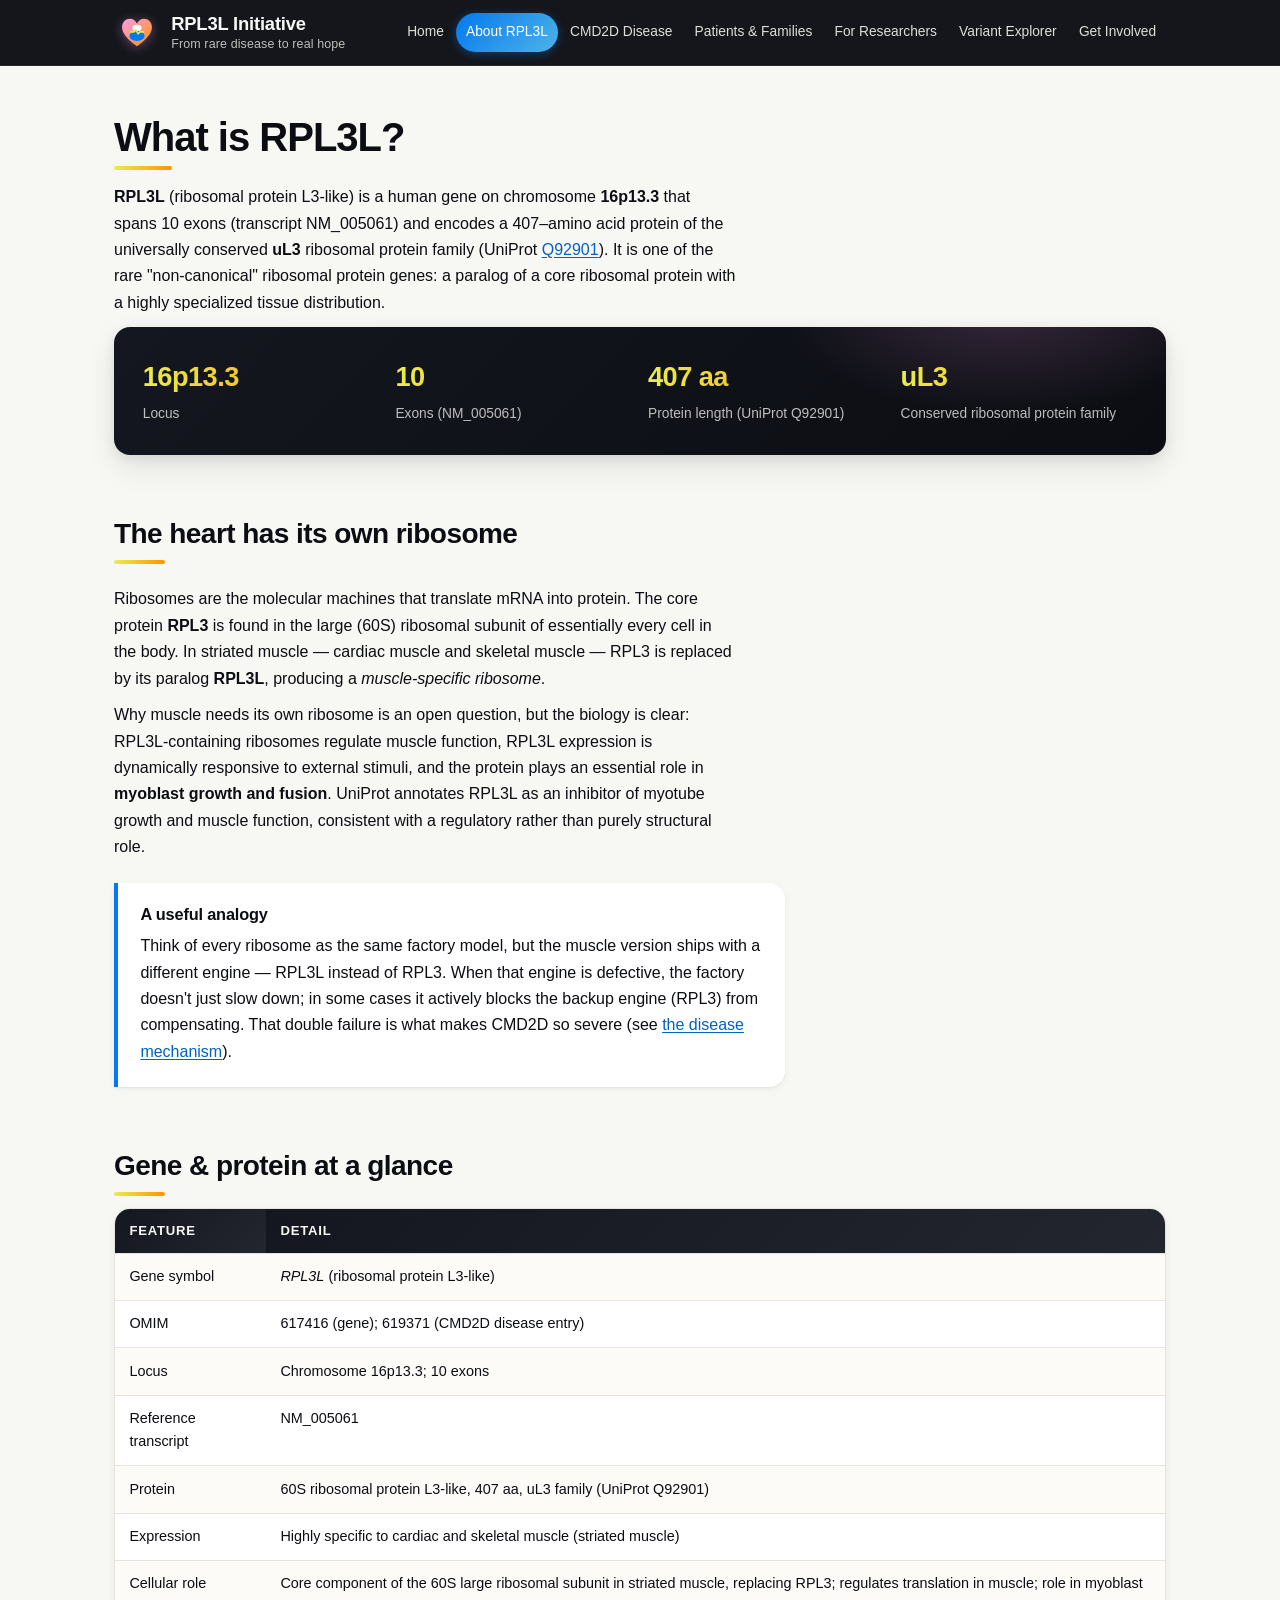
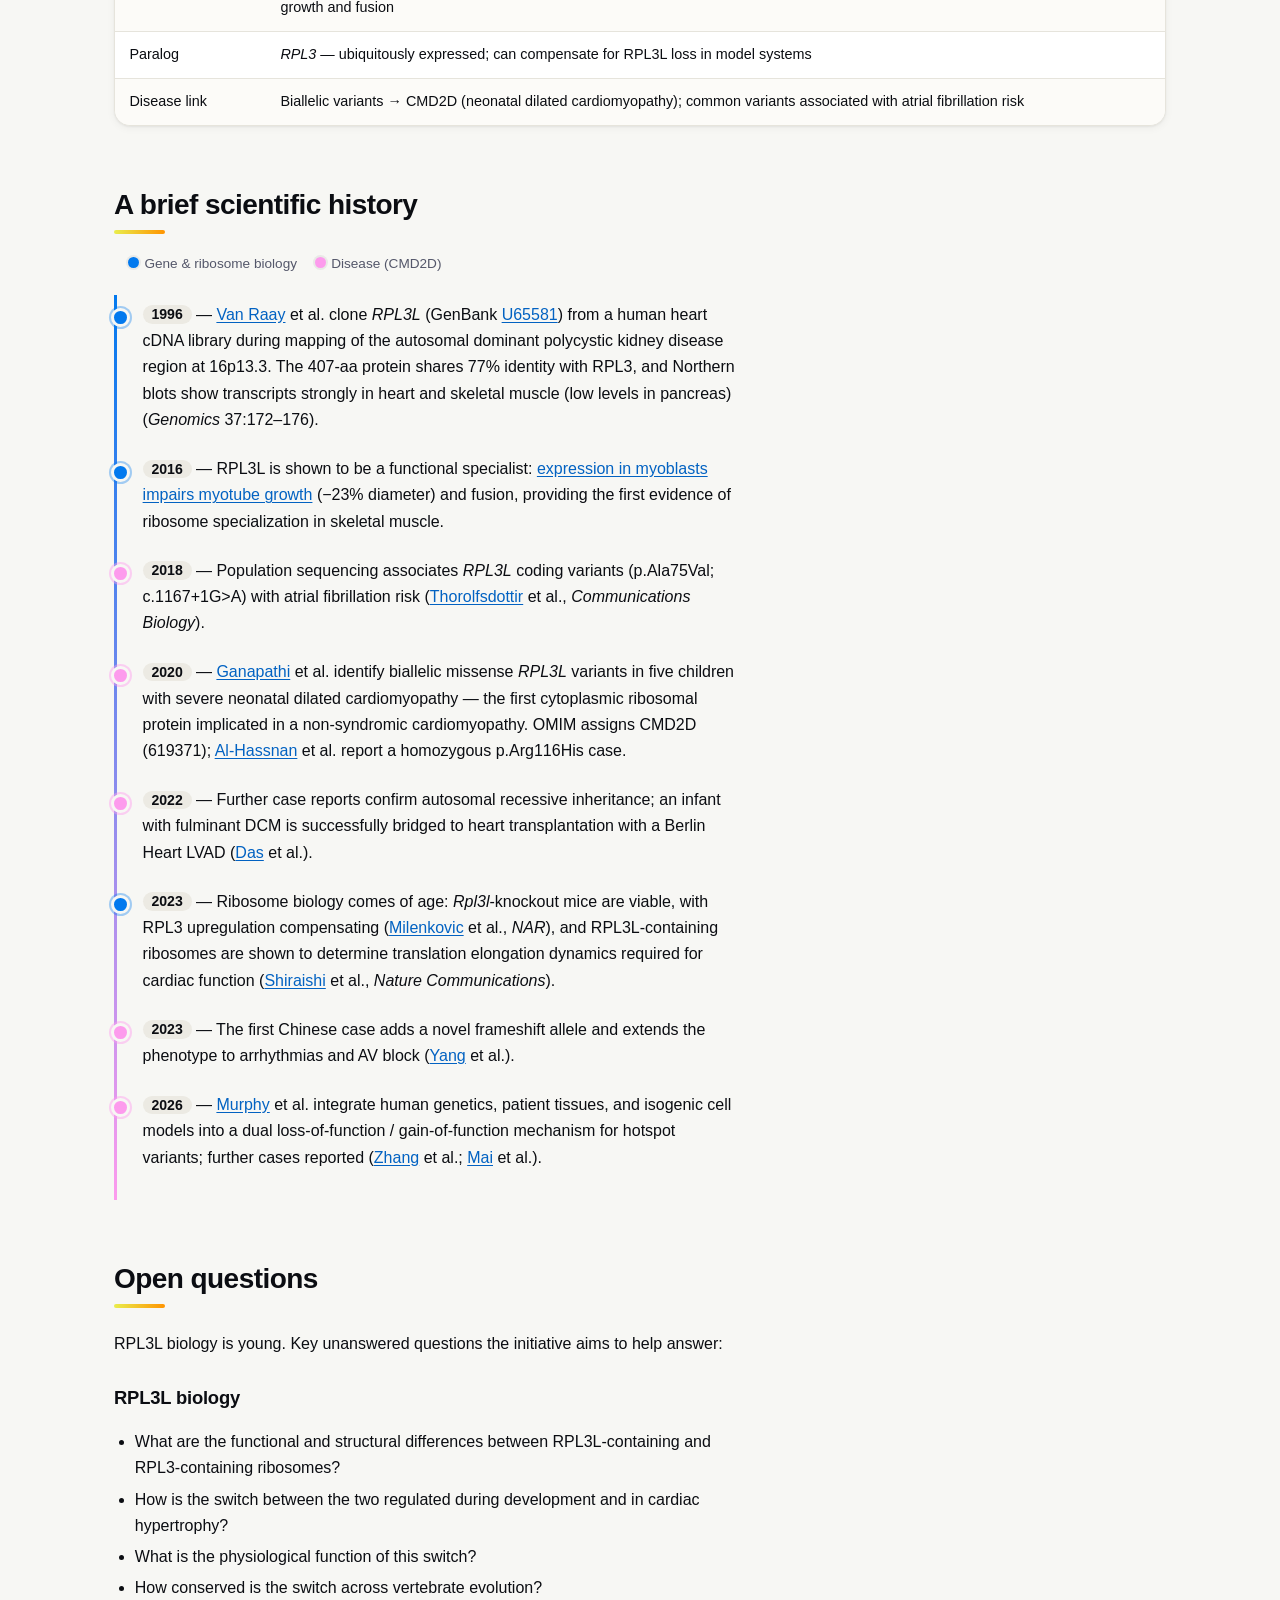
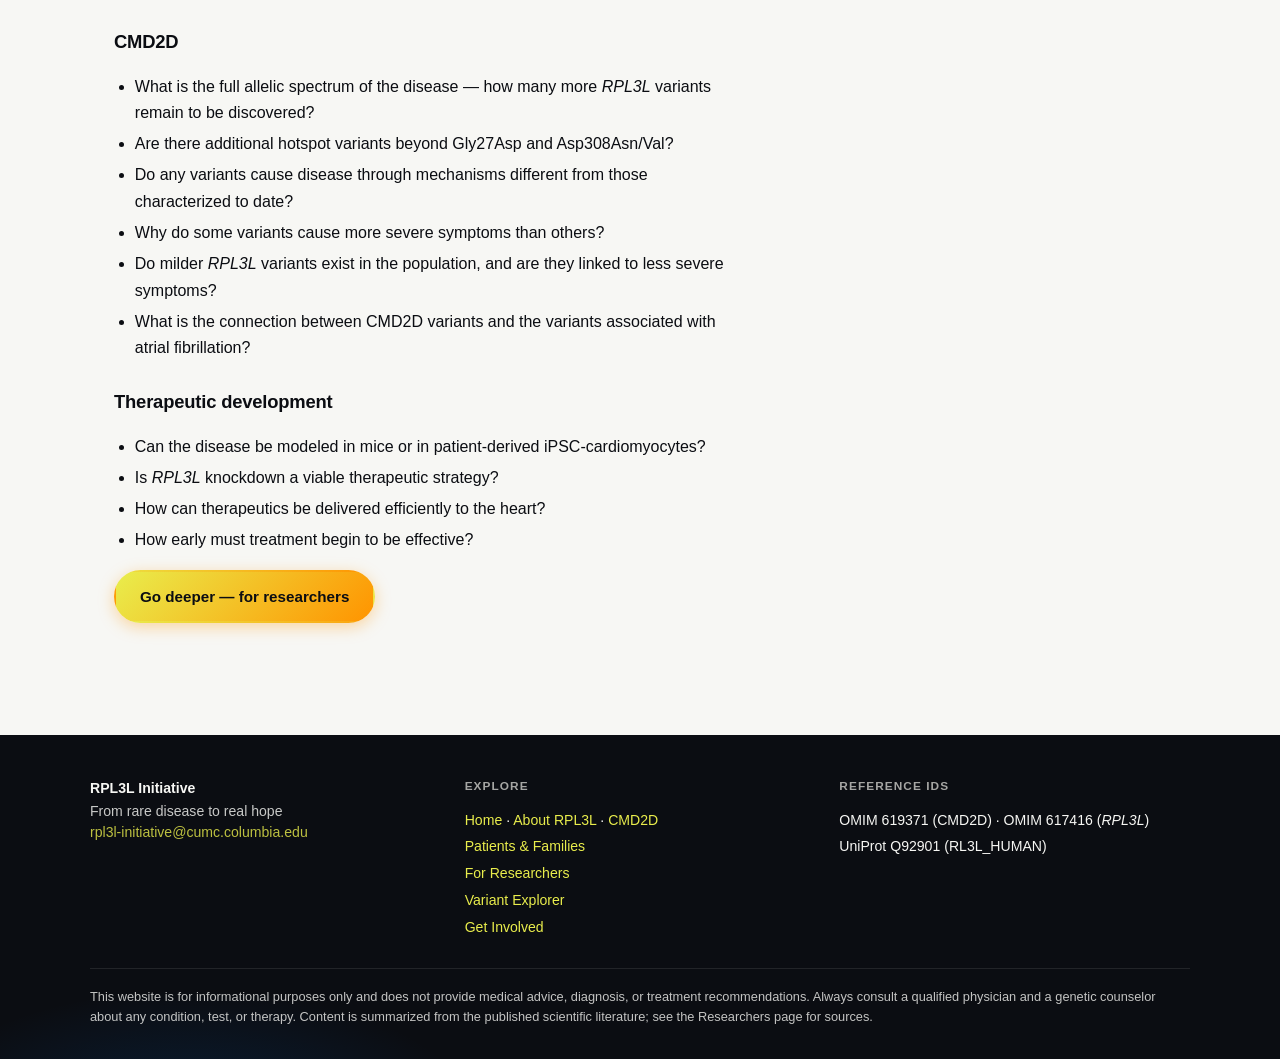
==== commit f702efe9: "Add files via upload" ====
--- a/about.html
+++ b/about.html
@@ -5,14 +5,24 @@
 <meta name="viewport" content="width=device-width, initial-scale=1">
 <title>About RPL3L — RPL3L Initiative</title>
 <meta name="description" content="RPL3L: the muscle-specific ribosomal protein. Gene, protein, function, and why the heart has its own ribosome.">
+<link rel="canonical" href="https://rpl3l.org/about.html">
+<meta name="theme-color" content="#0b0d12">
+<meta property="og:type" content="website">
+<meta property="og:site_name" content="RPL3L Initiative">
+<meta property="og:url" content="https://rpl3l.org/about.html">
+<meta property="og:title" content="About RPL3L — RPL3L Initiative">
+<meta property="og:description" content="RPL3L: the muscle-specific ribosomal protein. Gene, protein, function, and why the heart has its own ribosome.">
+<meta name="twitter:card" content="summary">
 <link rel="stylesheet" href="assets/styles.css">
 <link rel="icon" type="image/svg+xml" href="assets/logo.svg">
+<script src="assets/site.js" defer></script>
 </head>
 <body>
+<a class="skip-link" href="#main">Skip to main content</a>
 
 <header class="site">
   <div class="navwrap">
-    <a class="brand" href="index.html">
+    <a class="brand" href="index.html" aria-label="RPL3L Initiative — home">
       <svg class="mark" viewBox="0 0 40 40" aria-hidden="true" focusable="false">
         <defs>
           <linearGradient id="heartGrad" x1="0" y1="0" x2="1" y2="1">
@@ -27,23 +37,18 @@
       </svg>
       <span class="name">RPL3L Initiative<small>From rare disease to real hope</small></span>
     </a>
-    <nav class="main" aria-label="Main navigation">
+    <button class="nav-toggle" type="button" aria-expanded="false" aria-controls="site-nav">Menu</button>
+    <nav class="main" id="site-nav" aria-label="Main navigation">
       <ul>
-        <li><a href="index.html">Home</a></li>
-        <li><a href="about.html" class="active">About RPL3L</a></li>
-        <li><a href="cmd2d.html">CMD2D Disease</a></li>
-        <li><a href="patients.html">Patients &amp; Families</a></li>
-        <li><a href="research.html">For Researchers</a></li>
-        <li><a href="explorer.html">Variant Explorer</a></li>
-        <li><a href="support.html">Get Involved</a></li>
+        <li><a href="index.html">Home</a></li><li><a href="about.html" aria-current="page">About RPL3L</a></li><li><a href="cmd2d.html">CMD2D Disease</a></li><li><a href="patients.html">Patients &amp; Families</a></li><li><a href="research.html">For Researchers</a></li><li><a href="explorer.html">Variant Explorer</a></li><li><a href="support.html">Get Involved</a></li>
       </ul>
     </nav>
   </div>
 </header>
 
-<main>
+<main id="main">
   <section>
-    <h2>What is RPL3L?</h2>
+    <h1 class="page-title">What is RPL3L?</h1>
     <p>
       <strong>RPL3L</strong> (ribosomal protein L3-like) is a human gene on chromosome <strong>16p13.3</strong>
       that spans 10 exons (transcript NM_005061) and encodes a 407–amino acid protein of the universally
@@ -156,17 +161,20 @@
 <footer class="site">
   <div class="inner">
     <div>
-      <strong>RPL3L Initiative</strong><br>
-      From rare disease to real hope<br>
-      <a href="index.html">Home</a> · <a href="about.html">About RPL3L</a> · <a href="cmd2d.html">CMD2D</a>
+      <strong>RPL3L Initiative</strong>
+      <div class="tagline">From rare disease to real hope</div>
+      <div class="tagline"><a href="mailto:rpl3l-initiative@cumc.columbia.edu">rpl3l-initiative@cumc.columbia.edu</a></div>
     </div>
     <div>
+      <h4>Explore</h4>
+      <a href="index.html">Home</a> · <a href="about.html">About RPL3L</a> · <a href="cmd2d.html">CMD2D</a><br>
       <a href="patients.html">Patients &amp; Families</a><br>
       <a href="research.html">For Researchers</a><br>
       <a href="explorer.html">Variant Explorer</a><br>
       <a href="support.html">Get Involved</a>
     </div>
     <div>
+      <h4>Reference IDs</h4>
       OMIM 619371 (CMD2D) · OMIM 617416 (<em>RPL3L</em>)<br>
       UniProt Q92901 (RL3L_HUMAN)
     </div>
--- a/assets/styles.css
+++ b/assets/styles.css
@@ -9,12 +9,16 @@
   --green: #75a025;
   --pink: #fd9bed;
   --blue: #0279ee;
-  --muted: #5c5f6a;
+  --muted: #54576a;
   --line: #e6e4dc;
   --radius: 16px;
   --shadow-sm: 0 1px 2px rgba(11, 13, 18, 0.05), 0 2px 8px rgba(11, 13, 18, 0.05);
   --shadow-md: 0 4px 12px rgba(11, 13, 18, 0.07), 0 12px 32px rgba(11, 13, 18, 0.09);
   --maxw: 1100px;
+  --border: #e6e4dc;
+  --surface: #ffffff;
+  --measure: 70ch;
+  --blue-ink: #0262c2;
 }
 
 * { box-sizing: border-box; }
@@ -34,7 +38,7 @@
 
 /* ---------- Header / nav ---------- */
 header.site {
-  background: rgba(11, 13, 18, 0.82);
+  background: rgba(11, 13, 18, 0.96);
   color: var(--paper);
   position: sticky;
   top: 0;
@@ -50,26 +54,26 @@
   display: flex;
   align-items: center;
   justify-content: space-between;
-  flex-wrap: wrap;
+  flex-wrap: nowrap;
   gap: 0.25rem 1rem;
 }
 .brand {
   display: flex;
   align-items: center;
   gap: 0.7rem;
-  padding: 0.7rem 0;
+  padding: 0.6rem 0;
   text-decoration: none;
   color: var(--paper);
 }
 .brand .mark {
-  width: 76px; height: 76px;
+  width: 46px; height: 46px;
   flex: none;
   filter: drop-shadow(0 2px 6px rgba(253, 155, 237, 0.35));
   transition: transform 0.25s ease;
 }
 .brand:hover .mark { transform: scale(1.06) rotate(-3deg); }
-.brand .name { font-weight: 700; letter-spacing: -0.01em; font-size: 2.04rem; }
-.brand .name small { display: block; font-weight: 400; font-size: 1.44rem; opacity: 0.65; letter-spacing: 0.01em; }
+.brand .name { font-weight: 700; letter-spacing: -0.01em; font-size: 1.15rem; line-height: 1.2; }
+.brand .name small { display: block; font-weight: 400; font-size: 0.78rem; opacity: 0.75; margin-top: 0.1rem; letter-spacing: 0.01em; }
 nav.main ul {
   list-style: none;
   display: flex;
@@ -79,16 +83,17 @@
 }
 nav.main a {
   display: block;
-  padding: 0.55rem 0.85rem;
-  color: rgba(250, 249, 243, 0.85);
+  padding: 0.5rem 0.62rem;
+  color: rgba(250, 249, 243, 0.88);
   text-decoration: none;
-  font-size: 0.9rem;
+  font-size: 0.86rem;
+  white-space: nowrap;
   font-weight: 500;
   border-radius: 999px;
   transition: color 0.15s ease, background 0.15s ease;
 }
 nav.main a:hover { color: #fff; background: rgba(255, 255, 255, 0.1); }
-nav.main a.active {
+nav.main a.active, nav.main a[aria-current="page"] {
   background: linear-gradient(135deg, var(--blue), #4fb3e8);
   color: #fff;
   box-shadow: 0 2px 10px rgba(2, 121, 238, 0.4);
@@ -170,7 +175,8 @@
 }
 h3 { font-size: 1.15rem; margin: 1.6rem 0 0.4rem; letter-spacing: -0.01em; }
 p { margin: 0.65rem 0; }
-a { color: var(--blue); }
+a { color: var(--blue-ink); text-underline-offset: 0.15em; }
+a:hover { color: var(--blue); }
 code {
   background: var(--paper-alt);
   padding: 0.12em 0.4em;
@@ -387,8 +393,8 @@
   margin: 1.75rem auto 0;
   padding-top: 1.1rem;
   border-top: 1px solid rgba(255, 255, 255, 0.12);
-  opacity: 0.6;
-  font-size: 0.78rem;
+  opacity: 0.78;
+  font-size: 0.8rem;
   line-height: 1.55;
 }
 
@@ -417,3 +423,115 @@
   html { scroll-behavior: auto; }
   *, *::before, *::after { transition: none !important; }
 }
+
+
+/* ================= Professional refinements ================= */
+.skip-link {
+  position: absolute; left: 1rem; top: -4rem; z-index: 100;
+  background: var(--yellow); color: var(--ink); padding: 0.6rem 1rem;
+  border-radius: 0 0 10px 10px; font-weight: 600; text-decoration: none;
+}
+.skip-link:focus { top: 0; }
+
+/* readable line length for running text */
+main section > p, main section > .callout p, main section > ul, main section > ol, details p { max-width: var(--measure); }
+main section > .table-scroll, main section > .cards, main section > .facts, main section > figure { max-width: none; }
+main ul, main ol { padding-left: 1.3rem; }
+main li { margin: 0.3rem 0; }
+
+h1.page-title {
+  font-size: clamp(1.9rem, 3.6vw, 2.5rem);
+  letter-spacing: -0.025em; line-height: 1.15; margin: 0 0 0.9rem;
+  display: block; padding-bottom: 0.6rem; position: relative; font-weight: 800;
+}
+h1.page-title::after {
+  content: ""; position: absolute; left: 0; bottom: 0; width: 3.6rem; height: 4px; border-radius: 4px;
+  background: linear-gradient(90deg, var(--yellow), var(--orange));
+}
+
+/* mobile nav toggle */
+.nav-toggle {
+  display: none; background: transparent; color: var(--paper);
+  border: 1px solid rgba(255,255,255,0.35); border-radius: 999px;
+  padding: 0.45rem 0.95rem; font: inherit; font-size: 0.9rem; font-weight: 600; cursor: pointer;
+}
+.nav-toggle:hover { background: rgba(255,255,255,0.1); }
+
+/* role / eyebrow label on team cards (replaces inline styles) */
+.card .role {
+  margin: -0.15rem 0 0.7rem; font-size: 0.78rem; font-weight: 700;
+  letter-spacing: 0.07em; text-transform: uppercase; color: var(--muted);
+}
+.card p a { font-weight: 600; }
+a.card h3::after { content: " \2192"; opacity: 0; transition: opacity .15s, margin .15s; margin-left: 0; }
+a.card:hover h3::after { opacity: 1; margin-left: 0.2rem; }
+
+.btn { min-height: 44px; display: inline-flex; align-items: center; }
+.btn.light { background: var(--card); color: var(--ink); border-color: var(--line); box-shadow: var(--shadow-sm); }
+.btn.light:hover { border-color: var(--blue); }
+
+/* contact block */
+.contact-box {
+  background: var(--card); border: 1px solid var(--line); border-radius: var(--radius);
+  padding: 1.4rem 1.5rem; box-shadow: var(--shadow-sm); max-width: 44rem;
+}
+.contact-box p { margin: 0.4rem 0; }
+.contact-box .email { font-size: 1.1rem; font-weight: 700; word-break: break-all; }
+
+/* figures & small print (replaces inline styles) */
+figure.figure { margin: 1.5rem 0; }
+figure.figure img { width: 100%; height: auto; border: 1px solid var(--line); border-radius: 12px; background: #fff; }
+figure.figure figcaption, .fine { font-size: 0.85rem; color: var(--muted); margin-top: 0.5rem; }
+.fine { max-width: none !important; }
+
+/* tables */
+table.data th { white-space: nowrap; }
+table.data tbody tr:nth-child(even) td { background: #fcfbf8; }
+
+/* footer */
+footer.site h4 {
+  margin: 0 0 0.6rem; font-size: 0.74rem; letter-spacing: 0.09em; text-transform: uppercase;
+  color: rgba(250,249,243,0.65); font-weight: 700;
+}
+footer.site .inner > div { line-height: 1.9; }
+footer.site .tagline { opacity: 0.8; line-height: 1.5; }
+
+/* hero polish */
+.hero { padding: 4.5rem 0 5rem; }
+.hero .inner { padding: 0 1.5rem; }
+.hero p.lede { line-height: 1.6; }
+.hero .btnrow { margin-top: 0.25rem; }
+
+@media (max-width: 1000px) {
+  .js .nav-toggle { display: inline-flex; }
+  .navwrap { flex-wrap: wrap; }
+  nav.main { width: 100%; padding-bottom: 0.75rem; }
+  .js nav.main { display: none; }
+  .js nav.main.open { display: block; }
+  nav.main ul { flex-direction: column; gap: 0.1rem; }
+  nav.main a { padding: 0.7rem 0.9rem; border-radius: 10px; }
+  .brand .name small { display: none; }
+}
+@media (max-width: 600px) {
+  main { padding: 2rem 1.1rem 2.5rem; }
+  .hero { padding: 3rem 0 3.5rem; }
+  .hero .inner { padding: 0 1.1rem; }
+  h2 { font-size: 1.5rem; }
+  .facts { padding: 1.3rem; }
+  .btnrow .btn { width: 100%; justify-content: center; }
+}
+
+@media print {
+  header.site, footer.site .inner, .nav-toggle, .skip-link, .btnrow { display: none !important; }
+  body { background: #fff; font-size: 11pt; }
+  .hero { background: none; color: #000; padding: 0 0 1rem; }
+  .hero::before { display: none; }
+  .hero h1 .accent { color: #000; -webkit-text-fill-color: #000; }
+  .card, .callout, details { box-shadow: none; break-inside: avoid; }
+  a { color: #000; }
+  main a[href^="http"]::after { content: " (" attr(href) ")"; font-size: 0.8em; word-break: break-all; }
+  .disclaimer { color: #000; opacity: 1; border-top: 1px solid #999; }
+  footer.site { background: none; color: #000; }
+}
+
+.callout { max-width: calc(var(--measure) + 3rem); }
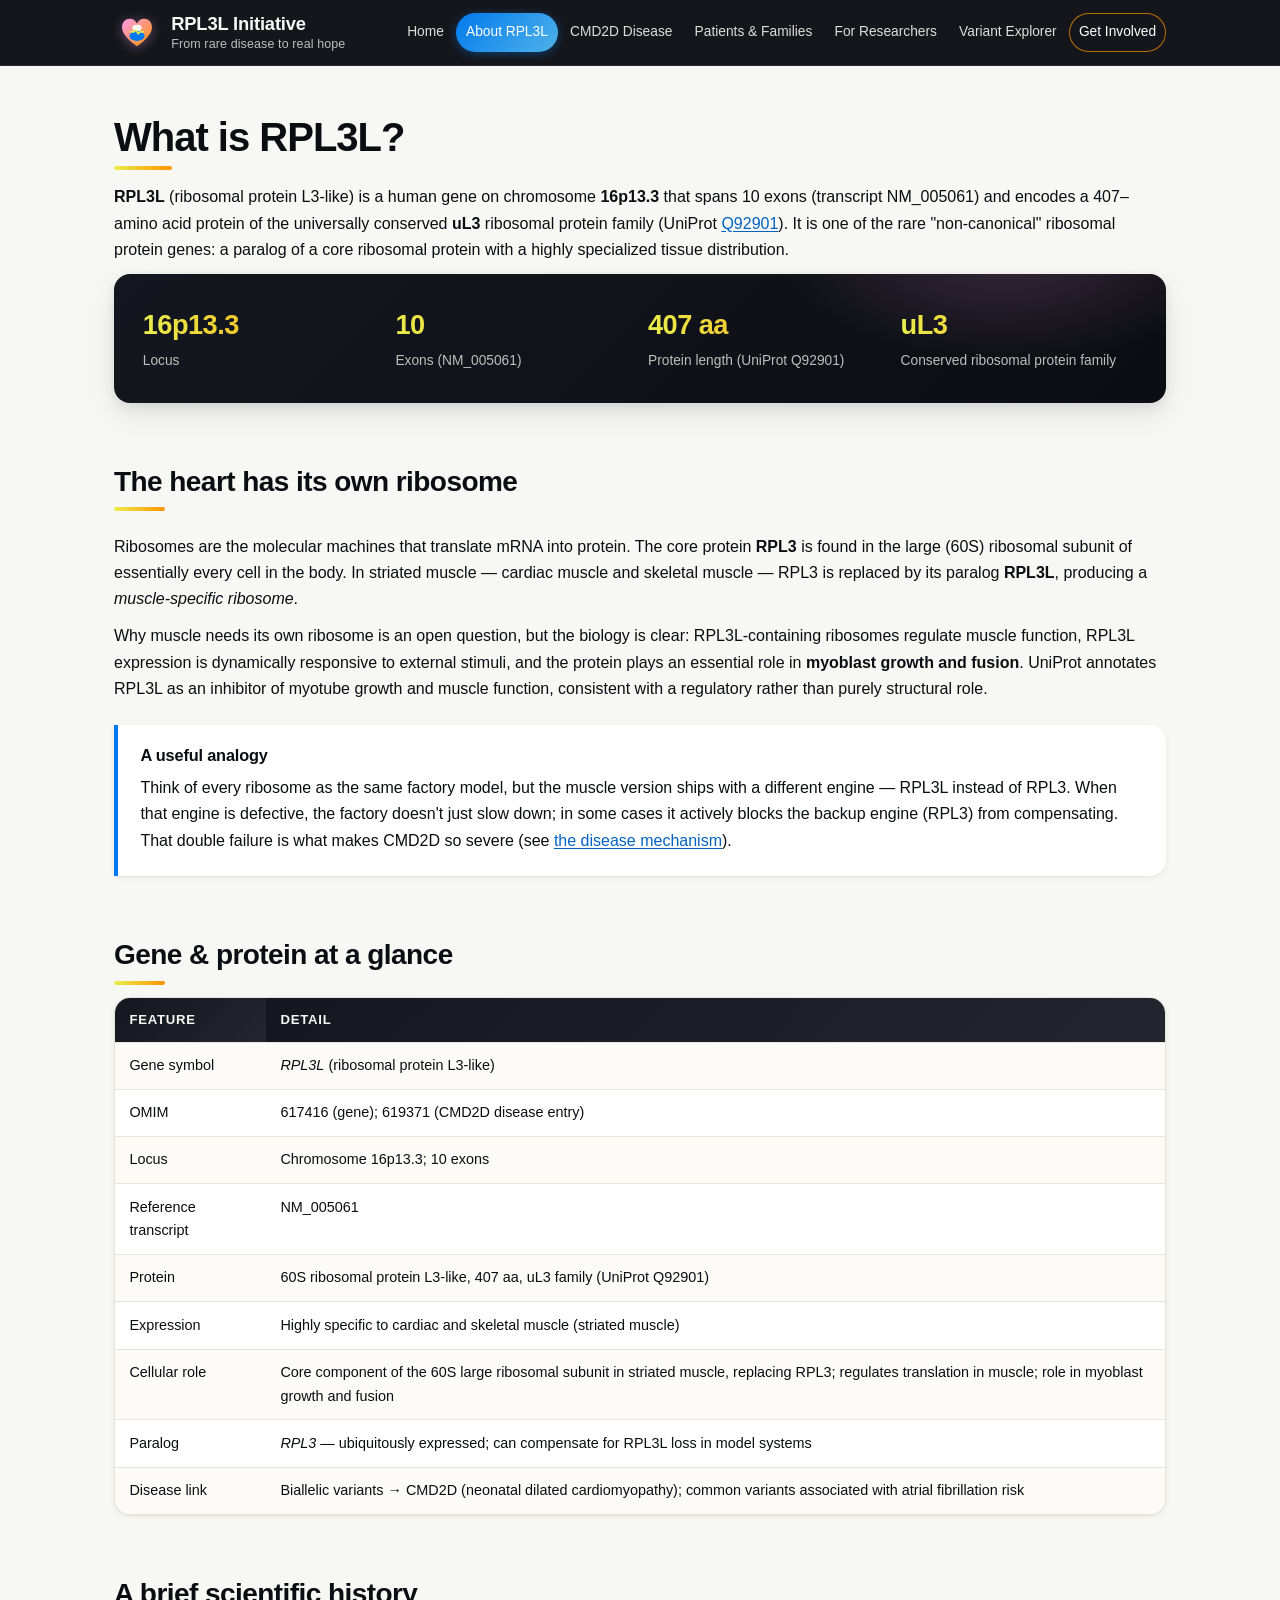
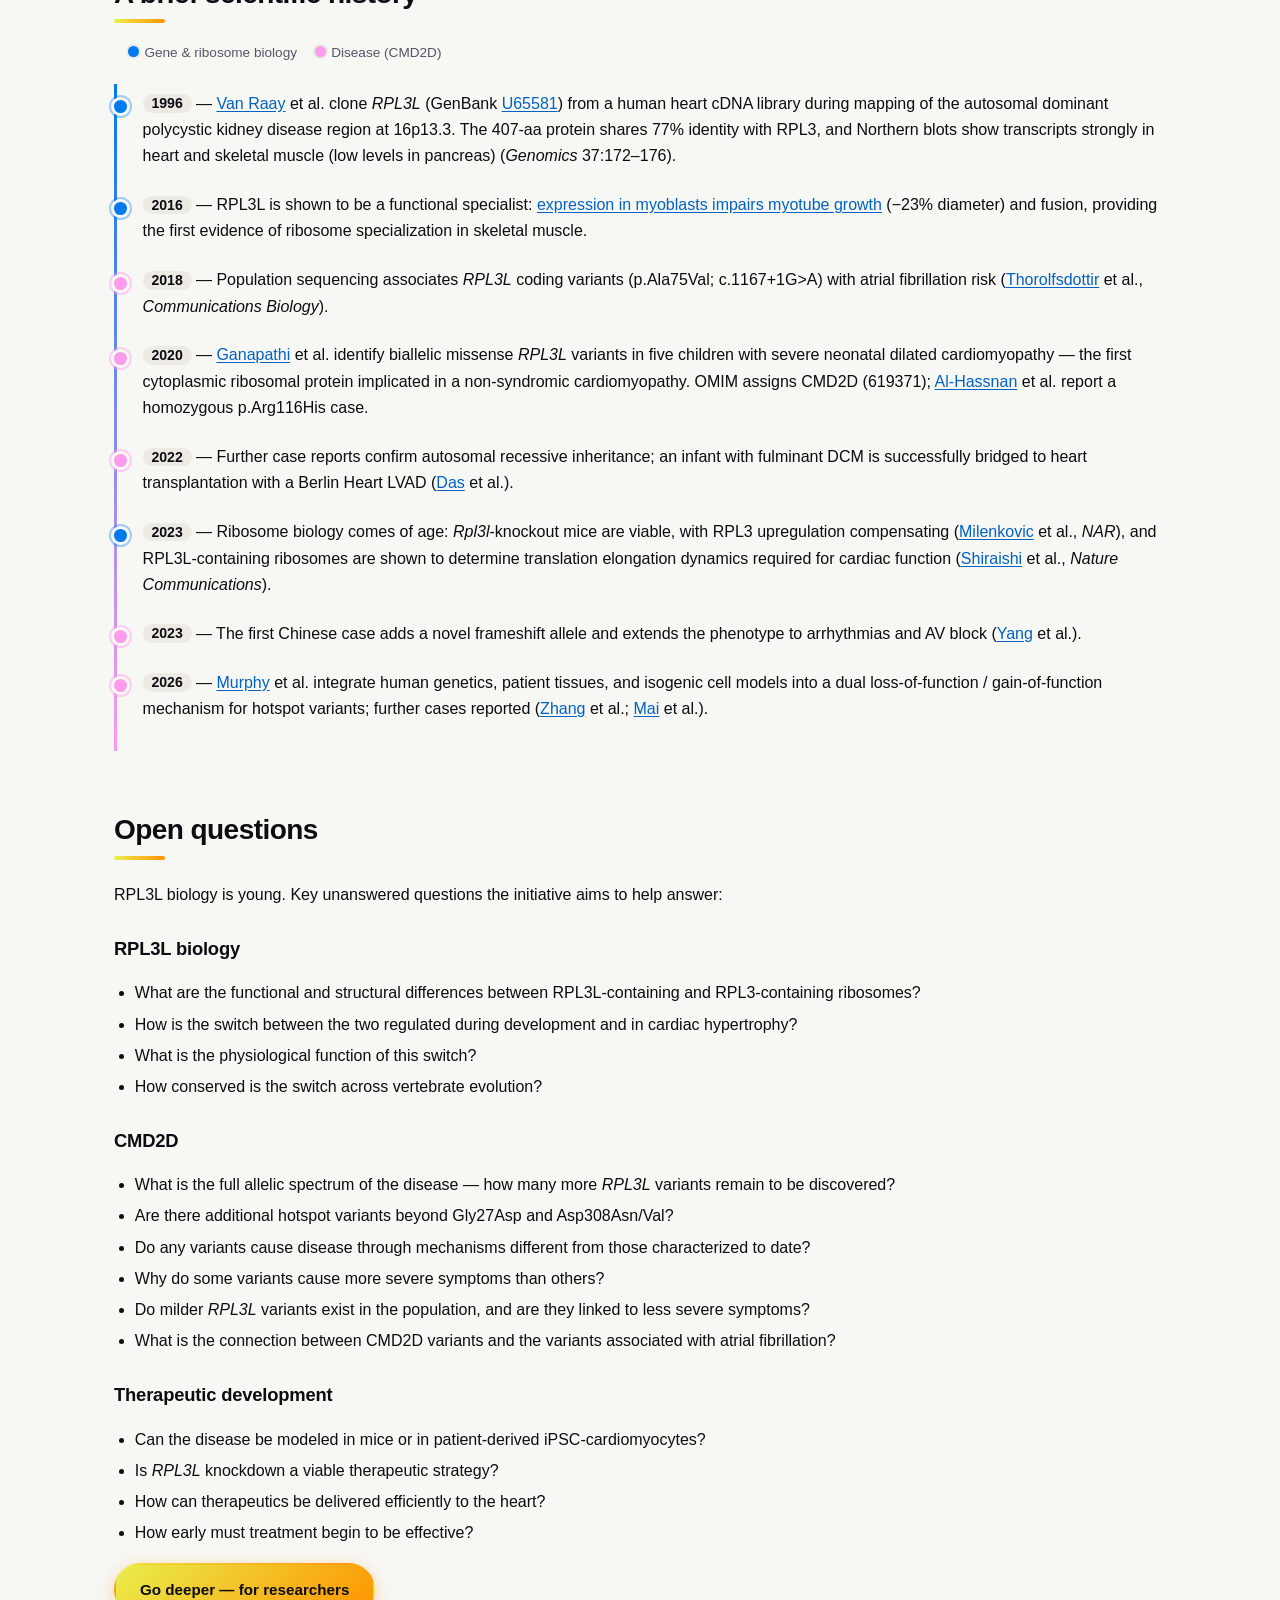
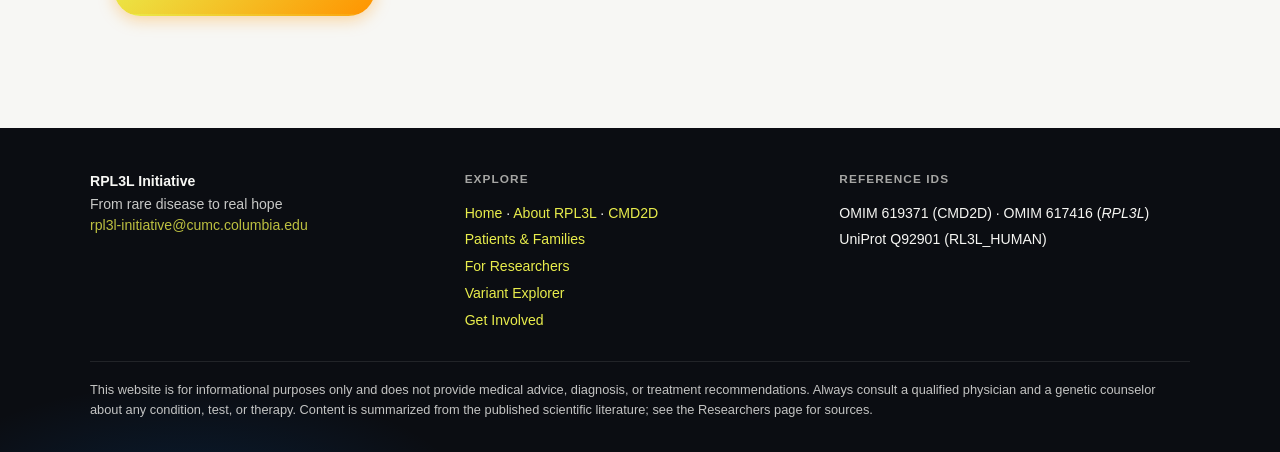
==== commit b7cf5059: "Add version query to CSS/JS links to bust browser cache Co-Authored-By: Claude Opus 5.5 <noreply@ant" ====
--- a/about.html
+++ b/about.html
@@ -13,9 +13,9 @@
 <meta property="og:title" content="About RPL3L — RPL3L Initiative">
 <meta property="og:description" content="RPL3L: the muscle-specific ribosomal protein. Gene, protein, function, and why the heart has its own ribosome.">
 <meta name="twitter:card" content="summary">
-<link rel="stylesheet" href="assets/styles.css">
+<link rel="stylesheet" href="assets/styles.css?v=20261031b">
 <link rel="icon" type="image/svg+xml" href="assets/logo.svg">
-<script src="assets/site.js" defer></script>
+<script src="assets/site.js?v=20261031b" defer></script>
 </head>
 <body>
 <a class="skip-link" href="#main">Skip to main content</a>
--- a/assets/styles.css
+++ b/assets/styles.css
@@ -17,7 +17,6 @@
   --maxw: 1100px;
   --border: #e6e4dc;
   --surface: #ffffff;
-  --measure: 70ch;
   --blue-ink: #0262c2;
 }
 
@@ -93,6 +92,9 @@
   transition: color 0.15s ease, background 0.15s ease;
 }
 nav.main a:hover { color: #fff; background: rgba(255, 255, 255, 0.1); }
+/* "Get Involved" is the primary call to action */
+nav.main li:last-child a:not([aria-current="page"]) { box-shadow: inset 0 0 0 1px rgba(255, 148, 0, 0.7); color: #fff; }
+nav.main li:last-child a:not([aria-current="page"]):hover { background: rgba(255, 148, 0, 0.18); }
 nav.main a.active, nav.main a[aria-current="page"] {
   background: linear-gradient(135deg, var(--blue), #4fb3e8);
   color: #fff;
@@ -433,9 +435,7 @@
 }
 .skip-link:focus { top: 0; }
 
-/* readable line length for running text */
-main section > p, main section > .callout p, main section > ul, main section > ol, details p { max-width: var(--measure); }
-main section > .table-scroll, main section > .cards, main section > .facts, main section > figure { max-width: none; }
+/* running text spans the same width as tables, cards, and figures */
 main ul, main ol { padding-left: 1.3rem; }
 main li { margin: 0.3rem 0; }
 
@@ -502,7 +502,7 @@
 .hero p.lede { line-height: 1.6; }
 .hero .btnrow { margin-top: 0.25rem; }
 
-@media (max-width: 1000px) {
+@media (max-width: 1100px) {
   .js .nav-toggle { display: inline-flex; }
   .navwrap { flex-wrap: wrap; }
   nav.main { width: 100%; padding-bottom: 0.75rem; }
@@ -534,4 +534,28 @@
   footer.site { background: none; color: #000; }
 }
 
-.callout { max-width: calc(var(--measure) + 3rem); }
+
+/* ---------- Tabs (Get Involved) ---------- */
+.tabs:not(.tabs-on) .tabpanel { margin-bottom: 1rem; }
+.tablist { display: flex; flex-wrap: wrap; gap: 0.4rem; margin: 0 0 1rem; }
+.tablist[hidden] { display: none; }
+.tablist [role="tab"] {
+  font: inherit; font-size: 0.95rem; font-weight: 600;
+  padding: 0.6rem 1.15rem; min-height: 44px;
+  border-radius: 999px; border: 1px solid var(--border, #ddd);
+  background: var(--card); color: inherit; cursor: pointer;
+  transition: background 0.15s ease, color 0.15s ease, box-shadow 0.15s ease;
+}
+.tablist [role="tab"]:hover { border-color: var(--blue); }
+.tablist [role="tab"][aria-selected="true"] {
+  background: linear-gradient(135deg, var(--blue), #4fb3e8);
+  border-color: transparent; color: #fff;
+  box-shadow: 0 2px 10px rgba(2, 121, 238, 0.35);
+}
+.tablist [role="tab"]:focus-visible { outline: 3px solid var(--orange); outline-offset: 2px; }
+.tabpanel:hover { transform: none; }
+.tabpanel p + p, .tabpanel ul { margin-top: 0.75rem; }
+.tabpanel ul { font-size: 0.92rem; color: var(--muted); padding-left: 1.2rem; }
+.tabpanel ul li { margin-bottom: 0.3rem; }
+.tabpanel .tab-cta { margin-top: 1.1rem; }
+.tabpanel[hidden] { display: none; }
